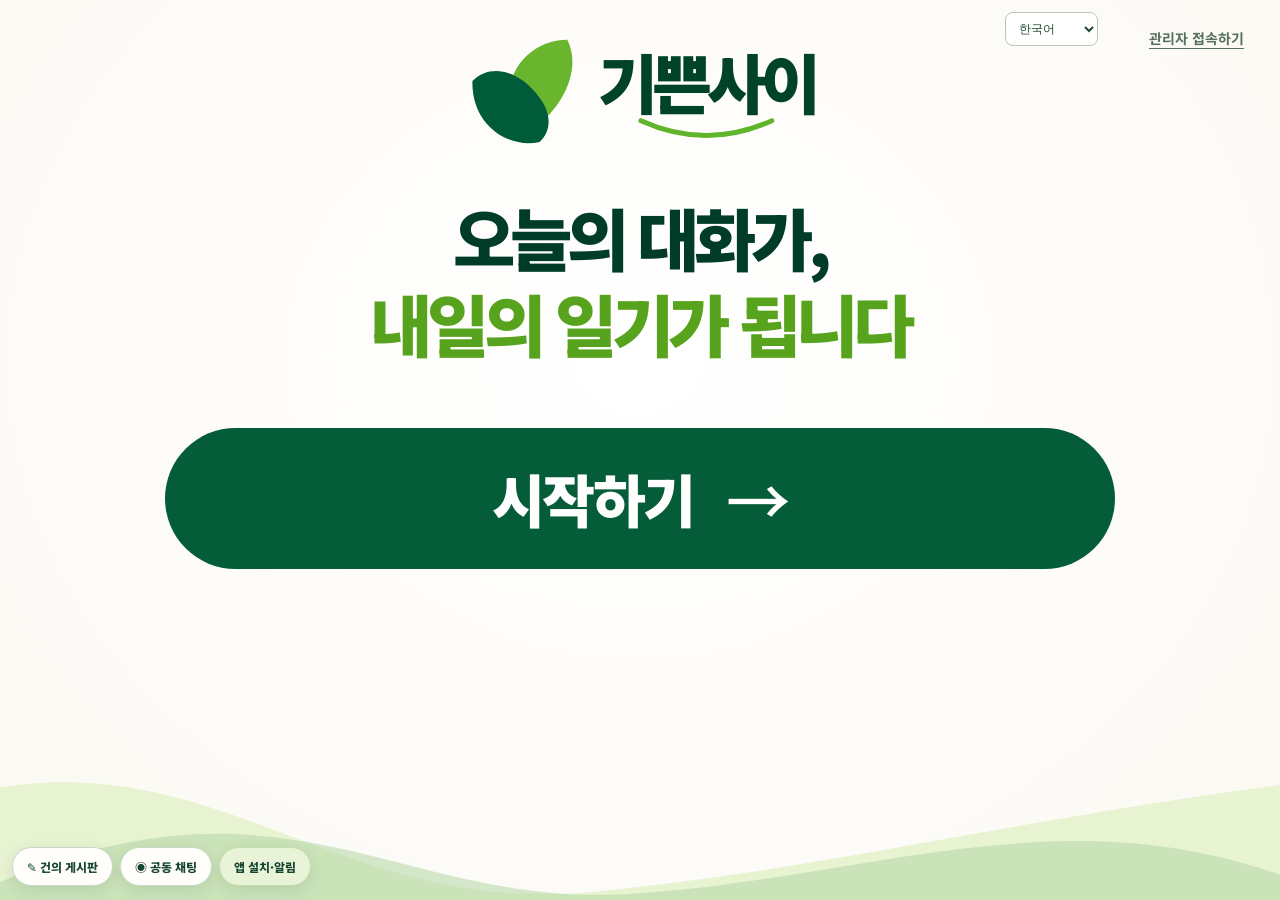
==== index.html @ 8890be44 "Bust browser cache for clipboard fixes and removed GPT link" ====
<!doctype html>
<html lang="ko">
<head>
  <meta charset="utf-8">
  <script>
    // Fallback during GitHub Pages' HTTPS-enforcement configuration.
    // Never show HTTP content when a valid HTTPS page is available.
    if (location.protocol === 'http:' && location.hostname === 'reverse-age-journal.suaveforge.com') {
      location.replace('https://' + location.host + location.pathname + location.search + location.hash);
    }
  </script>
  <meta name="viewport" content="width=device-width, initial-scale=1, viewport-fit=cover">
  <meta name="theme-color" content="#fdfbf7">
  <meta name="apple-mobile-web-app-capable" content="yes">
  <meta name="apple-mobile-web-app-title" content="기쁜사이">
  <link rel="manifest" href="./manifest.webmanifest">
  <meta name="description" content="전화로 나눈 하루를 가족의 일기로 남깁니다.">
  <title>Reverse Age Journal | 기쁜사이</title>
  <link rel="stylesheet" href="./styles.cycle07.css?v=20261101-unified05">
  <link rel="stylesheet" href="./dev-community.css?v=20261120-clipboard-02">
  <script defer src="./config.js?v=cycle-20261101-05"></script>
  <script defer src="./app.cycle07.js"></script>
  <script defer src="./pilot.cycle07.js?v=20261103-retell-v3-01"></script>
  <script defer src="./operations.cycle07.js?v=20261101-unified03"></script>
  <script defer src="./family-demo.cycle07.js?v=20261104-sms-direct02"></script>
  <script defer src="./receiver-bridge.js?v=20261103-home-sip01"></script>
  <script defer src="./raj-localizehub.js?v=20261120-p49-01"></script>
  <script defer src="./dev-community.js?v=20261120-clipboard-02"></script>
  <script defer src="./raj-app-setup.js?v=20261120-01"></script>
<style id="raj-locked-opening" data-version="20261101-brand-lock02">
/* LOCK: approved opening; scoped to opening only; unaffected by stale CSS asset caches. */
.page.family-opening-mode{min-height:100svh;background:#fdfbf7!important}
.page.family-opening-mode .site-header{
 position:absolute!important;z-index:5;top:0;right:0;left:0;width:100%;max-width:none;
 display:flex;justify-content:flex-end;padding:16px 25px!important;
 background:transparent!important;border:0!important;
}
.page.family-opening-mode .wordmark,.page.family-opening-mode .hero{display:none!important}
.page.family-opening-mode .header-actions{display:none!important}
.page.family-opening-mode .admin-entry{
 background:transparent!important;border:0!important;border-radius:0!important;
 text-decoration:underline;text-underline-offset:4px;color:#57705e!important;
 font-weight:700;font-size:14px;min-height:0;
}
.page.family-opening-mode .main{max-width:none!important;width:100%;padding:0!important}
.page.family-opening-mode #family-journey{
 display:block;width:100%;max-width:none!important;margin:0!important;padding:0!important
}
.page.family-opening-mode .family-shell,.page.family-opening-mode .family-body{
 display:block!important;width:100%;max-width:none!important;margin:0!important;padding:0!important
}
.page.family-opening-mode .family-opening{
 position:relative!important;isolation:isolate;overflow:hidden;
 min-height:100svh!important;display:flex!important;align-items:center;
 justify-content:flex-start;flex-direction:column;
 padding:clamp(32px,4vh,55px) 15px clamp(115px,14vh,160px)!important;
 background:radial-gradient(ellipse at 50% 40%,#fff 0%,#fdfbf7 68%,#faf8f0 100%);
}
.page.family-opening-mode .family-opening-center{
 position:relative;z-index:1;display:flex!important;flex-direction:column;
 align-items:center;width:100%;max-width:1450px;
}
.page.family-opening-mode .family-opening-brand{text-decoration:none!important;color:inherit!important;
 display:flex!important;align-items:center!important;justify-content:center;gap:18px;
}
.page.family-opening-mode .family-opening-leaf{
 display:block!important;width:clamp(75px,9vw,125px)!important;
 height:auto!important;max-width:125px;flex:none;
}
.page.family-opening-mode .family-opening-brand-name{
 display:flex!important;flex-direction:column;align-items:center;
 color:#004329;font-size:clamp(49px,5.1vw,80px)!important;
 font-weight:900;line-height:1.06;letter-spacing:-.09em;white-space:nowrap;
}
.page.family-opening-mode .family-opening-smile{
 display:block!important;width:65%!important;height:24px!important;margin-top:0;
}
.page.family-opening-mode .family-opening-heading{
 display:flex!important;flex-direction:column;align-items:center;gap:0;
 text-align:center;line-height:1.26;font-size:clamp(36px,5.3vw,88px)!important;
 font-weight:900;letter-spacing:-.075em;
 margin:clamp(40px,5vh,60px) 0 clamp(38px,7vh,85px)!important
}
.page.family-opening-mode .family-opening-heading span{
 display:block!important;color:#003c28;white-space:nowrap;
}
.page.family-opening-mode .family-opening-heading .family-opening-second{color:#57a31d}
.page.family-opening-mode .family-opening .family-button{
 display:flex!important;align-items:center;justify-content:center;
 gap:clamp(16px,2.5vw,40px);width:min(950px,80vw)!important;
 max-width:none!important;min-height:clamp(90px,11vw,180px)!important;
 font-size:clamp(32px,4.5vw,76px)!important;font-weight:900;
 letter-spacing:-.045em;border-radius:999px!important;border:0!important;
 background:#055c38!important;color:white!important;padding:15px 35px!important;
 margin:0!important;text-align:center;
}
.page.family-opening-mode .family-start-arrow{display:inline-block;font-size:1.1em;font-weight:500}
.page.family-opening-mode .family-opening-waves{
 position:absolute!important;left:0;bottom:0;z-index:0;pointer-events:none;
 display:block!important;width:100%!important;height:clamp(78px,16vh,160px)!important;
}
.page.family-opening-mode .release-version{display:none!important}
@media(max-width:700px){
 .page.family-opening-mode .site-header{padding:8px 12px!important;min-height:0!important}
 .page.family-opening-mode .admin-entry{font-size:12px!important}
 .page.family-opening-mode .family-opening{
  justify-content:center!important;padding:65px 10px 115px!important
 }
 .page.family-opening-mode .family-opening-brand{gap:8px}
 .page.family-opening-mode .family-opening-leaf{
  width:clamp(55px,16vw,85px)!important;max-width:85px
 }
 .page.family-opening-mode .family-opening-brand-name{font-size:clamp(39px,9.5vw,58px)!important}
 .page.family-opening-mode .family-opening-smile{height:17px!important}
 .page.family-opening-mode .family-opening-heading{
  font-size:clamp(24px,7.05vw,48px)!important;line-height:1.38;
  margin:clamp(36px,7vh,68px) 0 clamp(38px,8vh,68px)!important
 }
 .page.family-opening-mode .family-opening .family-button{
  width:min(100%,calc(100vw - 44px))!important;
  min-height:90px!important;font-size:clamp(31px,9vw,44px)!important
 }
 .page.family-opening-mode .family-opening-waves{height:93px!important}
}
</style>
</head>
<body>
  <div class="page family-mode">
    <header class="site-header">
      <a class="wordmark" href="./" aria-label="Reverse Age Journal 홈">
        <strong>기쁜사이</strong>
        <span hidden>Reverse Age Journal</span>
      </a>
      <div class="header-actions" hidden aria-hidden="true">
        <nav class="view-nav" aria-label="사용자 화면">
          <button type="button" class="nav-item active" data-view="family" aria-current="page">가족</button>
          <button type="button" class="nav-item" data-view="operator">상담사</button>
        </nav>
        <button type="button" id="auth-button" class="login-button">로그인</button>
      </div>
      <button type="button" id="admin-entry" class="admin-entry">관리자 접속하기</button>
    </header>

    <main class="main">
      <div id="readiness" class="readiness" role="status" hidden></div>
      <section id="family-journey" class="family-journey" aria-label="가족 이용 체험"></section>
      <section class="hero" aria-labelledby="hero-title" hidden aria-hidden="true">
        <h1 id="hero-title">전화로 나눈 하루,<br><span>일기로 남깁니다.</span></h1>
        <p class="hero-subtitle">어르신은 전화로 이야기하고, 가족은 일기로 읽습니다.</p>
        <div class="hero-actions">
          <button type="button" id="start-button" class="big-button primary">
            <span>가족 등록하기</span>
            <span class="button-arrow" aria-hidden="true">↗</span>
          </button>
          <button type="button" id="reserve-button" class="big-button outline">
            <span>통화 일정 잡기</span>
            <span class="button-arrow" aria-hidden="true">↗</span>
          </button>
        </div>
      </section>



      <section id="counselor-pilot" class="pilot-section" hidden aria-labelledby="pilot-section-title">
        <div class="pilot-section-head">
          <h2 id="pilot-section-title">상담사</h2>
          
        </div>
        <div id="pilot-login" class="pilot-login">
          <label for="pilot-access">상담사 코드</label>
          <div class="pilot-access-row">
            <input id="pilot-access" type="password" autocomplete="off" placeholder="상담사 코드 입력" maxlength="512">
            <button type="button" id="pilot-verify" class="big-button primary">접속하기</button>
          </div>
        </div>
        <section id="pilot-management" class="pilot-management" hidden aria-labelledby="pilot-management-title">
          <div class="ops-section-top">
            <h3 id="pilot-management-title">어르신</h3>
            <button type="button" id="ops-new-person" class="ops-large-outline">+ 어르신 추가</button>
          </div>
          <nav class="ops-tabs" aria-label="관리 메뉴">
            <button type="button" data-ops-tab="info" class="active" aria-current="page">내 정보</button>
            <button type="button" data-ops-tab="call">통화</button>
            <button type="button" data-ops-tab="tickets">이용권</button>
            <button type="button" data-ops-tab="record">기록</button>
          </nav>
          <div class="pilot-management-card" id="ops-create-panel" data-ops-panel="info" hidden>
            <div class="pilot-form-grid">
              <label>어르신 이름<input id="ops-name" maxlength="60" placeholder="어르신 이름" autocomplete="off"></label>
              <label>전화번호<input id="ops-phone" type="tel" placeholder="010-0000-0000" autocomplete="off"></label>
              <label>가족 연락처<input id="ops-family-phone" type="tel" placeholder="010-0000-0000" autocomplete="off"></label>
            </div>
            <label class="pilot-checkline"><input id="ops-consent" type="checkbox"><span>AI 통화·녹음·기록 동의</span></label>
            <label class="pilot-checkline"><input id="ops-family-consent" type="checkbox"><span>가족 알림 동의</span></label>
            <label class="pilot-checkline"><input id="ops-recurring-consent" type="checkbox"><span>자동 재통화·예약전화 동의</span></label>
            <button id="ops-add" class="big-button outline" type="button">어르신 등록 <span aria-hidden="true">+</span></button>
          </div>
          <div class="pilot-management-card ops-main-card" id="ops-subject-panel" data-ops-panel="info">
            <label for="pilot-subject-select" class="pilot-big-label">어르신 선택</label>
            <select id="pilot-subject-select"><option value="">어르신을 선택하세요</option></select>
            <p id="ops-consent-status" class="ops-consent-status" hidden></p>
            <a id="ops-consent-dial" class="ops-dial-action" hidden>어르신께 전화하기</a>
            <button id="ops-confirm-consent" class="ops-dial-action" type="button" hidden>통화 동의 확인</button>
            <div class="ops-credit-row"><strong id="ops-credit">잔여 회기 —</strong>
              <button id="ops-trial" type="button" class="pilot-text-action">체험 3회 충전</button></div>
          </div>
          <details id="ops-profile-details" class="ops-profile-details" hidden><summary>정보·규칙 수정</summary><div class="pilot-management-card ops-profile-card" id="ops-profile-panel" data-ops-panel="info" hidden>
            <div class="ops-profile-grid">
              <label>이름<input id="ops-edit-name" autocomplete="off" maxlength="60"></label>
              <label>전화번호<input id="ops-edit-phone" type="tel" autocomplete="off"></label>
              <label>가족 연락처<input id="ops-edit-family" type="tel" autocomplete="off"></label>
            </div>
            <div class="ops-rule-grid">
              <label>통화 간격<select id="ops-followup-days">
                <option value="1">1일</option><option value="2">2일</option><option value="3">3일</option>
                <option value="5">5일</option><option value="7">7일</option><option value="14">14일</option>
              </select></label>
              <label>재시도<select id="ops-retry-limit">
                <option value="1">1회</option><option value="2">2회</option><option value="3">3회</option>
              </select></label>
              <label>통화 시간<select id="ops-preferred-hour">
                <option value="0">오전 0시</option><option value="1">오전 1시</option>
                <option value="2">오전 2시</option><option value="3">오전 3시</option>
                <option value="4">오전 4시</option><option value="5">오전 5시</option>
                <option value="6">오전 6시</option><option value="7">오전 7시</option>
                <option value="8">오전 8시</option><option value="9">오전 9시</option>
                <option value="10">오전 10시</option><option value="11">오전 11시</option>
                <option value="12">오후 12시</option><option value="13">오후 1시</option>
                <option value="14">오후 2시</option><option value="15">오후 3시</option>
                <option value="16">오후 4시</option><option value="17">오후 5시</option>
                <option value="18">오후 6시</option><option value="19">오후 7시</option>
                <option value="20">오후 8시</option><option value="21">오후 9시</option>
                <option value="22">오후 10시</option><option value="23">오후 11시</option>
              </select></label>
            </div>
            <div class="ops-consent-grid">
              <label><input id="ops-edit-consent" type="checkbox"> 통화 동의</label>
              <label><input id="ops-edit-recurring" type="checkbox"> 자동 재통화</label>
              <label><input id="ops-edit-family-consent" type="checkbox"> 가족 알림</label>
            </div>
            <button id="ops-save-profile" type="button" class="big-button primary ops-full-button">
              <span>저장</span><span aria-hidden="true">✓</span>
            </button>
          </div>
          </details>
          <div class="pilot-management-card" data-ops-panel="call">
            <div id="ops-call-context" hidden>
              <h4 id="ops-stage">첫 통화</h4>
              <p id="ops-script"></p><p id="ops-previous"></p>
            </div>
            <button id="ops-web-ring" class="big-button primary ops-full-button" type="button" disabled>어르신께 웹전화 걸기</button>
            <p id="ops-web-ring-status" class="ops-consent-status" aria-live="polite">어르신의 웹 수신 기기 연결을 확인합니다.</p>
            <button id="ops-web-ring-refresh" type="button" class="pilot-text-action">수신 상태 확인</button>
            <h4>통화 예약</h4>
            <div class="pilot-access-row">
              <input type="datetime-local" id="ops-date">
              <button id="ops-book" type="button" class="big-button primary">예약하기</button>
            </div>
            
            <div id="ops-appointments"></div>
          </div>
          <div class="pilot-management-card" data-ops-panel="tickets">
            <h4>이용권</h4>
            <div id="ops-ticket-history" class="ops-ticket-history"></div>
            <p id="ops-payhub-status" class="pilot-warning" hidden></p>
            <div class="pilot-form-grid" data-payhub-action hidden>
              <label>이용권 종류<select id="ops-pay-package"><option value="FIVE">5회권</option><option value="TEN">10회권</option></select></label>
              <label>판매 가격 (원)<input id="ops-pay-price" type="number" min="100" max="10000000" step="100" placeholder="확정된 금액 입력"></label>
              <label>상품 상태<select id="ops-pay-active"><option value="false">비공개</option><option value="true">판매 가능</option></select></label>
            </div>
            <div class="pilot-secondary-actions" data-payhub-action hidden>
              <button id="ops-pay-save" type="button">상품 저장</button>
              <button id="ops-pay-checkout" type="button" disabled>결제 링크 생성</button>
            </div>
            <textarea id="ops-pay-link" rows="2" readonly hidden aria-label="결제 링크"></textarea>
            <button id="ops-pay-copy" type="button" class="pilot-text-action" hidden>결제 링크 복사</button>
          </div>
          <div class="pilot-management-card" data-ops-panel="record">
            <h4>가족 보고서</h4>
            <div class="pilot-access-row">
              <input type="month" id="ops-report-month">
              <button id="ops-report" type="button" class="big-button outline">보고서 만들기</button>
            </div>
            <textarea id="ops-report-output" readonly rows="7" hidden></textarea>
            <button id="ops-report-copy" type="button" class="pilot-text-action" hidden>보고서 복사</button>
          </div>
          <div class="pilot-management-card" id="ops-outbox-panel" data-ops-panel="record">
            <h4>가족 알림</h4>
            
            <div id="ops-outbox" class="ops-outbox"></div>
            <button id="ops-refresh" type="button" class="pilot-text-action">현황 새로고침</button>
          </div>
        </section>
        <div id="pilot-call-panel" hidden>
          <label class="pilot-checkline">
            <input id="pilot-consent" type="checkbox">
            <span>AI 대화·녹음 및 기록 동의</span>
          </label>
          <div class="pilot-call-actions">
            <button id="pilot-start" class="big-button outline" type="button">이 기기에서 AI 통화 테스트 <span aria-hidden="true">↗</span></button>
            <button id="pilot-stop" class="big-button danger" type="button" disabled>통화 종료</button>
          </div>
          <button id="pilot-unmute" class="pilot-unmute" type="button" hidden>소리 켜기</button>
          <p class="pilot-warning pilot-cost-warning">실제 통화 비용이 발생할 수 있습니다.</p>
          <p id="pilot-call-id" class="pilot-id"></p>
        </div>
        <div id="pilot-status" class="pilot-status" aria-live="polite"></div>
        <section id="pilot-results" class="pilot-results" hidden>
          <div class="pilot-heading">
            <h3>대화 기록</h3>
            <div class="pilot-mini-stats"><span id="pilot-event">수집 중</span><span id="pilot-transcript-count">0개 발화</span><span id="pilot-voice">녹음 대기</span></div>
          </div>
          <div id="pilot-transcript" class="pilot-transcript"><p class="pilot-empty">대화 전문 수신 대기 중</p></div>
          <div class="pilot-secondary-actions">
            <button id="pilot-check" type="button">결과 확인</button>
            <button id="pilot-sync" type="button">다시 수집</button>
            <button id="pilot-audio-button" type="button">녹음 듣기</button>
          </div>
          <audio id="pilot-audio" controls preload="none" hidden></audio>
          <button id="pilot-draft" type="button" class="big-button primary pilot-draft-button">일기 만들기 <span aria-hidden="true">↗</span></button>
        </section>
        <section id="pilot-draft-panel" class="pilot-draft-panel" hidden>
          <h3>일기 검토</h3>
          <p id="pilot-draft-source" class="pilot-draft-source"></p>
          <label for="pilot-title">일기 제목</label>
          <input type="text" id="pilot-title" maxlength="120">
          <label for="pilot-body">일기 내용</label>
          <textarea id="pilot-body" rows="9" maxlength="20000"></textarea>
          <label class="pilot-checkline">
            <input id="pilot-save-consent" type="checkbox">
            <span>수정한 일기를 이 서비스에 14일간 저장하는 데 동의받았습니다.</span>
          </label>
          <button id="pilot-save" class="big-button primary" type="button">일기 저장하기 <span aria-hidden="true">↗</span></button>
        </section>
        <section id="pilot-saved" class="pilot-saved" hidden>
          <div class="pilot-heading">
            <h3>저장한 일기</h3>
            <button id="pilot-refresh-diaries" type="button" class="pilot-text-action">새로고침</button>
          </div>
          <div id="pilot-diaries" class="pilot-diaries">연결 후 확인할 수 있습니다.</div>
          <button id="pilot-delete" type="button" class="pilot-delete-button" hidden>현재 통화 자료 삭제</button>
        </section>
      </section>

      <section class="workspace" id="workspace" hidden aria-hidden="true" aria-labelledby="workspace-title">
        <div class="section-heading">
          <h2 id="workspace-title">우리 가족의 기록</h2>
          <div class="family-selector">
            <label id="recipient-label" for="recipient-select">가족 선택</label>
            <select id="recipient-select" aria-labelledby="recipient-label">
              <option value="">등록된 가족 없음</option>
            </select>
          </div>
        </div>

        <div id="family-view">
          <div class="summary" aria-label="이용 현황">
            <div class="stat">
              <span class="stat-name">남은 통화</span>
              <strong id="balance-value" class="stat-number">—</strong>
            </div>
            <div class="stat">
              <span class="stat-name">다음 통화</span>
              <strong id="next-call" class="stat-number stat-date">예약 없음</strong>
            </div>
            <div class="stat">
              <span class="stat-name">쌓인 일기</span>
              <strong id="diary-count" class="stat-number">—</strong>
            </div>
          </div>

          <div class="content-grid">
            <section class="content-card" aria-labelledby="schedule-title">
              <div class="card-top"><h3 id="schedule-title">통화 일정</h3><span class="top-rule" aria-hidden="true"></span></div>
              <div id="schedule-list" class="empty-state">예정된 통화가 없습니다.</div>
            </section>
            <section class="content-card" aria-labelledby="diary-title">
              <div class="card-top"><h3 id="diary-title">우리의 일기</h3><span class="top-rule" aria-hidden="true"></span></div>
              <div id="diary-list" class="empty-state">아직 남겨진 일기가 없습니다.</div>
            </section>
          </div>

          <section class="package-panel" aria-labelledby="package-title">
            <h3 id="package-title">이용권</h3>
            <div id="packages" class="package-actions"><span class="tag-not-ready">상품 준비 중</span></div>
          </section>
        </div>

        <div id="operator-view" hidden>
          <div class="operator-top">
            <div class="operator-summary">
              <div class="stat"><span class="stat-name">등록 이용자</span><strong id="operator-users" class="stat-number">—</strong></div>
              <div class="stat"><span class="stat-name">예정된 통화</span><strong id="operator-upcoming" class="stat-number">—</strong></div>
            </div>
            <button type="button" id="new-package-button" class="big-button primary operator-action">
              <span>이용권 등록</span><span class="button-arrow" aria-hidden="true">+</span>
            </button>
          </div>
          <section class="content-card operator-card" aria-labelledby="operator-title">
            <div class="card-top"><h3 id="operator-title">이용자</h3><span class="top-rule" aria-hidden="true"></span></div>
            <div id="operator-list" class="empty-state">상담사 로그인 후 확인할 수 있습니다.</div>
          </section>
        </div>
      </section>
    </main>
    <p class="release-version">Updated 2026.11.01 · Web Receiver 07</p>
  </div>

  <dialog id="modal" aria-labelledby="modal-title">
    <form id="modal-form" method="dialog" novalidate>
      <div class="dialog-head">
        <h2 id="modal-title">등록하기</h2>
        <button id="modal-close" class="close-button" type="button" aria-label="닫기">×</button>
      </div>
      <div id="modal-fields"></div>
      <p id="modal-error" class="form-error" role="alert" hidden></p>
      <div class="dialog-actions">
        <button id="modal-cancel" type="button" class="button-light">취소</button>
        <button id="modal-save" type="submit" class="button-save">저장하기</button>
      </div>
    </form>
  </dialog>
</body>
</html>
---- styles.cycle07.css ----
@import url('https://fonts.googleapis.com/css2?family=DM+Sans:wght@400;500;600;700&family=Noto+Sans+KR:wght@400;500;600;700;800&display=swap');

:root {
  color-scheme: light;
  --ink: #193b32;
  --body: #20382f;
  --soft: #60736a;
  --line: #dbe4da;
  --paper: #f6f6f1;
  --white: #fff;
  --green: #174a3b;
  --accent: #e3eee3;
  font-family: 'Noto Sans KR','DM Sans',system-ui,sans-serif;
  font-synthesis: none;
  color: var(--body);
  background: var(--paper);
  -webkit-font-smoothing: antialiased;
}
* { box-sizing: border-box; }
body { margin: 0; min-width: 320px; }
button,select,input { font: inherit; }
button { cursor: pointer; }
button:disabled { cursor: not-allowed; opacity: .55; }
a { color: inherit; text-decoration: none; }
[hidden] { display: none !important; }
:focus-visible { outline: 3px solid #83ad91; outline-offset: 4px; }
.page { min-height: 100vh; }
.site-header, .main, .site-footer { max-width: 1320px; margin: 0 auto; }
.site-header {
  padding: 30px clamp(24px,5vw,72px);
  display: flex;
  align-items: center;
  justify-content: space-between;
  gap: 28px;
  border-bottom: 1px solid var(--line);
}
.wordmark { display: flex; flex-direction: column; gap: 3px; white-space: nowrap; }
.wordmark strong { font-size: 25px; letter-spacing: -.075em; font-weight: 800; line-height: 1.2; }
.wordmark span { color: var(--soft); font-family: 'DM Sans',sans-serif; font-size: 13px; font-weight: 600; letter-spacing: .01em; }
.header-actions { display: flex; align-items: center; gap: 25px; }
.view-nav {
  display: flex; gap: 4px; padding: 5px;
  border: 1px solid var(--line); border-radius: 999px;
  background: rgba(255,255,255,.75);
}
.nav-item { border: 0; border-radius: 999px; background: transparent; color: var(--soft); min-width: 87px; height: 49px; padding: 0 16px; font-weight: 700; font-size: 16px; }
.nav-item.active { background: var(--ink); color: #fff; }
.login-button {
  height: 59px; padding: 0 29px; border-radius: 999px;
  border: 2px solid var(--green); color: var(--green);
  background: transparent; font-size: 17px; font-weight: 800;
}
.login-button:hover, .big-button.outline:hover { background: #e8f0e7; }
.main { padding: 0 clamp(24px,5vw,72px); }
.readiness {
  margin-top: 24px; padding: 14px 18px;
  border-left: 4px solid #658b72; border-radius: 7px;
  font-size: 16px; font-weight: 600; background: #e8efe5; color: var(--green);
}
.hero { padding: clamp(76px,9vw,128px) 0 100px; border-bottom: 1px solid var(--line); }
.page:not(.logged-in) .hero { min-height: min(725px,calc(100svh - 108px)); display: flex; flex-direction: column; justify-content: center; }
.hero-label { margin: 0 0 26px; font-size: 17px; color: #5b7565; font-weight: 800; letter-spacing: -.035em; }
.hero h1 {
  font-size: clamp(45px,6vw,82px);
  line-height: 1.3; font-weight: 800; letter-spacing: -.08em; word-break: keep-all;
  margin: 0; color: #1a342d;
}
.hero h1 span { color: #527e64; }
.hero-subtitle { margin: 27px 0 45px; font-size: clamp(19px,2.05vw,23px); font-weight: 500; color: #617269; letter-spacing: -.055em; word-break: keep-all; }
.hero-actions { display: grid; grid-template-columns: repeat(2,minmax(0,330px)); gap: 17px; }
.big-button {
  display: flex; align-items: center; justify-content: space-between;
  gap: 14px; min-height: 91px; padding: 23px 29px; border-radius: 17px;
  text-align: left; font-size: clamp(19px,2vw,24px); font-weight: 800; letter-spacing: -.055em;
  transition: background-color .15s ease, transform .15s ease;
}
.big-button:hover { transform: translateY(-2px); }
.big-button.primary { color: #fff; background: var(--green); border: 2px solid var(--green); }
.big-button.primary:hover { background: #0f3b2e; }
.big-button.outline { color: var(--green); background: #fbfcf9; border: 2px solid #a9bbad; }
.button-arrow { font: 400 32px/1 'DM Sans',sans-serif; flex: none; }
.workspace { padding: 76px 0 98px; }
.section-heading { display: flex; align-items: end; justify-content: space-between; flex-wrap: wrap; gap: 25px; margin-bottom: 29px; }
.section-heading h2 { font-size: clamp(27px,3vw,38px); font-weight: 800; line-height: 1.35; letter-spacing: -.07em; margin: 0; color: var(--ink); }
.family-selector { display: flex; gap: 15px; align-items: center; }
.family-selector label { font-size: 16px; color: var(--soft); font-weight: 600; }
.family-selector select { border: 1px solid #bdcfc0; background: white; border-radius: 12px; min-height: 58px; padding: 10px 39px 10px 18px; font-size: 17px; font-weight: 700; color: var(--ink); max-width: 250px; }
.summary { display: grid; grid-template-columns: repeat(3,1fr); gap: 15px; }
.stat { background: white; border: 1px solid var(--line); border-radius: 19px; padding: 29px 30px 31px; min-height: 164px; display: flex; flex-direction: column; justify-content: space-between; gap: 16px; }
.stat:first-child { background: var(--green); border-color: var(--green); }
.stat-name { color: #647a6c; font-size: 18px; font-weight: 700; letter-spacing: -.045em; }
.stat:first-child .stat-name { color: #d2e6d5; }
.stat-number { display: block; color: var(--ink); font-size: clamp(34px,3.6vw,49px); line-height: 1.2; letter-spacing: -.065em; font-weight: 800; word-break: keep-all; }
.stat:first-child .stat-number { color: white; }
.stat-date { font-size: clamp(22px,2.6vw,32px); }
.content-grid { display: grid; grid-template-columns: 1fr 1fr; gap: 17px; margin-top: 19px; }
.content-card { background: white; padding: 32px; min-width: 0; border: 1px solid var(--line); border-radius: 20px; }
.card-top { display: flex; align-items: center; gap: 20px; }
.card-top h3 { margin: 0; font-size: 25px; font-weight: 800; letter-spacing: -.065em; white-space: nowrap; color: var(--ink); }
.top-rule { height: 1px; background: #e1e9df; flex: 1; }
.empty-state { min-height: 152px; display: flex; align-items: center; justify-content: center; color: #708178; text-align: center; font-size: 18px; font-weight: 600; line-height: 1.55; }
.empty-state > p { margin: 0; }
.entry-list { margin-top: 14px; min-height: 125px; }
.entry { display: flex; justify-content: space-between; align-items: center; gap: 22px; border-bottom: 1px solid var(--line); padding: 21px 0; }
.entry:last-child { border: 0; }
.entry strong { display: block; color: var(--ink); font-size: 19px; font-weight: 800; }
.entry small { display: block; margin-top: 6px; color: var(--soft); font-size: 14px; }
.entry .state { color: #487459; font-weight: 700; font-size: 15px; white-space: nowrap; }
.package-panel { margin-top: 19px; padding: 30px 33px; background: var(--accent); border-radius: 19px; display: flex; align-items: center; justify-content: space-between; gap: 24px; }
.package-panel h3 { margin: 0; color: var(--ink); font-size: 25px; font-weight: 800; letter-spacing: -.06em; }
.package-actions { display: flex; gap: 12px; flex-wrap: wrap; justify-content: flex-end; }
.tag-not-ready { font-size: 17px; color: #657b69; font-weight: 600; }
.package-buy { border: 1px solid #91b29a; background: white; border-radius: 13px; padding: 17px 22px; text-align: left; min-height: 79px; }
.package-buy:hover { background: #f3fbf2; }
.package-buy strong { display: block; font-size: 18px; color: var(--green); font-weight: 800; }
.package-buy small { display: block; margin-top: 4px; font-size: 15px; color: var(--soft); }
.operator-top { display: grid; grid-template-columns: 1fr minmax(260px,320px); gap: 17px; margin-bottom: 19px; }
.operator-summary { display: grid; grid-template-columns: repeat(2,1fr); gap: 15px; }
.operator-summary .stat:first-child { background: white; border-color: var(--line); }
.operator-summary .stat:first-child .stat-name { color: #647a6c; }
.operator-summary .stat:first-child .stat-number { color: var(--ink); }
.operator-action { align-self: stretch; }
.operator-card .empty-state { min-height: 190px; }
.site-footer { padding: 25px clamp(24px,5vw,72px) 48px; border-top: 1px solid var(--line); color: var(--soft); font-size: 14px; font-weight: 700; }
.site-footer span { margin-left: 12px; font: 600 12px 'DM Sans',sans-serif; }
dialog { width: min(94vw,530px); max-height: 86vh; border: 1px solid var(--line); border-radius: 24px; padding: 35px; box-shadow: 0 22px 90px #192f244d; color: var(--ink); }
dialog::backdrop { background: #10271fb5; }
.dialog-head { display: flex; align-items: center; justify-content: space-between; gap: 15px; }
.dialog-head h2 { margin: 0; font-size: 31px; font-weight: 800; letter-spacing: -.07em; }
.close-button { width: 50px; height: 50px; border: 0; border-radius: 50%; background: #edf2ea; color: var(--ink); font-size: 32px; font-weight: 400; line-height: 1; }
.form-field { display: block; margin-top: 25px; }
.form-field > span { display: block; margin-bottom: 11px; font-size: 18px; font-weight: 700; }
.form-field input { width: 100%; min-height: 64px; border: 1px solid #bdcfc0; border-radius: 12px; padding: 12px 17px; color: var(--ink); font-size: 20px; }
.form-checkbox { display: flex; align-items: center; gap: 12px; margin-top: 25px; font-size: 17px; }
.form-checkbox input { width: 22px; height: 22px; }
.form-error { color: #ac3834; font-size: 17px; }
.dialog-actions { display: flex; gap: 12px; margin-top: 32px; }
.dialog-actions button { min-height: 65px; flex: 1; border-radius: 12px; font-size: 19px; font-weight: 800; }
.button-light { color: var(--green); background: #edf2ea; border: 1px solid #d6e1d5; }
.button-save { color: white; background: var(--green); border: 1px solid var(--green); }
@media (max-width: 900px) {
  .hero { padding: 85px 0 72px; }
  .operator-top { grid-template-columns: 1fr; }
  .operator-action { min-height: 86px; }
}
@media (max-width: 680px) {
  .site-header { padding: 21px 20px; gap: 18px; flex-wrap: wrap; }
  .wordmark strong { font-size: 21px; }
  .wordmark span { font-size: 11px; }
  .header-actions { gap: 12px; flex-wrap: wrap; margin-left: auto; }
  .view-nav { padding: 3px; gap: 2px; }
  .nav-item { min-width: 59px; height: 45px; font-size: 14px; padding: 0 10px; }
  .login-button { height: 50px; padding: 0 18px; font-size: 15px; }
  .main { padding: 0 22px; }
  .hero { padding: 75px 0 67px; }
  .hero-label { font-size: 15px; margin-bottom: 21px; }
  .hero h1 { font-size: clamp(37px,8.4vw,54px); line-height: 1.35; }
  .hero-subtitle { font-size: 18px; line-height: 1.7; margin: 25px 0 33px; }
  .hero-actions { grid-template-columns: 1fr; gap: 13px; }
  .big-button { min-height: 84px; font-size: 22px; }
  .workspace { padding: 60px 0 76px; }
  .section-heading { align-items: start; }
  .family-selector { width: 100%; justify-content: space-between; }
  .family-selector select { max-width: 70%; min-height: 60px; }
  .summary { grid-template-columns: repeat(2,1fr); gap: 11px; }
  .summary .stat:first-child { grid-column: 1 / -1; }
  .stat { padding: 23px; min-height: 140px; }
  .stat-name { font-size: 16px; }
  .stat-number { font-size: 40px; }
  .stat-date { font-size: 20px; }
  .content-grid { grid-template-columns: 1fr; gap: 13px; margin-top: 13px; }
  .content-card { padding: 25px; }
  .card-top h3,.package-panel h3 { font-size: 23px; }
  .empty-state { font-size: 17px; min-height: 145px; }
  .package-panel { margin-top: 13px; padding: 26px; align-items: stretch; flex-direction: column; }
  .package-actions { justify-content: flex-start; }
  .package-buy { flex: 1; min-width: 160px; }
  .operator-top { gap: 13px; }
  .operator-summary { gap: 11px; }
  .operator-summary .stat:first-child { grid-column: auto; }
  .operator-summary .stat { min-height: 130px; }
  .site-footer { padding: 22px 22px 34px; }
  dialog { padding: 25px; }
  .dialog-head h2 { font-size: 25px; }
}
@media (max-width: 395px) {
  .site-header { gap: 13px; }
  .header-actions { margin-left: 0; width: 100%; justify-content: space-between; }
  .hero h1 { font-size: 35px; }
  .stat-date { font-size: 19px; }
}
@media (prefers-reduced-motion: reduce) {
  .big-button { transition: none; }
  .big-button:hover { transform: none; }
}

/* Operator's one-cycle Retell Evidence trial; keep controls large and uncluttered. */
.pilot-section {padding:64px 0 95px;border-bottom:1px solid var(--line);max-width:970px;}
.pilot-section-head {display:flex;justify-content:space-between;align-items:end;gap:18px;margin-bottom:28px;}
.pilot-section-head h2{margin:0;font-size:clamp(29px,3.2vw,43px);font-weight:800;letter-spacing:-.07em;}
.pilot-section-head p{margin:0;color:var(--soft);font-size:16px;font-weight:600;}
.pilot-login{padding:28px 30px;border-radius:18px;background:#fff;border:1px solid var(--line);}
.pilot-login>label,.pilot-draft-panel>label:not(.pilot-checkline){display:block;font-size:19px;font-weight:750;margin-bottom:12px;}
.pilot-access-row{display:grid;grid-template-columns:1fr 220px;gap:12px;}
.pilot-access-row input,.pilot-draft-panel input,.pilot-draft-panel textarea{border:1px solid #a8bcab;border-radius:13px;padding:18px;font-size:19px;min-width:0;width:100%;background:#fff;color:var(--body);}
.pilot-access-row .big-button{justify-content:center;min-height:71px;padding:16px;font-size:20px;}
.pilot-checkline{display:flex;align-items:flex-start;gap:15px;font-size:18px;font-weight:650;line-height:1.6;margin:20px 0;word-break:keep-all;}
.pilot-checkline input{width:25px;height:25px;flex:none;accent-color:var(--green);margin:4px 0 0;}
.pilot-call-actions{display:grid;grid-template-columns:1fr 1fr;gap:13px;margin:20px 0;}
.pilot-call-actions .big-button{min-height:89px;}
.big-button.danger{border:2px solid #bc635f;background:#fff4f2;color:#923e39;}
.pilot-warning{font-size:14px;color:#807970;margin:9px 0;}
.pilot-id{font-size:13px;color:#718174;overflow-wrap:anywhere;}
.pilot-status{margin-top:15px;padding:22px 26px;background:#e6eee5;border-radius:13px;font-size:19px;font-weight:750;color:var(--green);line-height:1.6;}
.pilot-status[data-kind="error"]{background:#fff0ed;color:#a6433d;}
.pilot-results,.pilot-draft-panel,.pilot-saved{margin-top:30px;padding:30px;background:#fff;border:1px solid var(--line);border-radius:18px;}
.pilot-heading{display:flex;justify-content:space-between;align-items:center;gap:14px;flex-wrap:wrap;}
.pilot-heading h3,.pilot-draft-panel h3{margin:0;font-size:27px;font-weight:800;letter-spacing:-.055em;}
.pilot-mini-stats{display:flex;gap:9px;flex-wrap:wrap;}
.pilot-mini-stats span{background:#edf4ea;padding:8px 12px;border-radius:9px;font-size:13px;color:#496955;font-weight:700;}
.pilot-transcript{max-height:410px;overflow:auto;margin:22px 0;background:#f7f9f4;border:1px solid #e1e9dc;border-radius:12px;padding:10px 22px;}
.pilot-turn{padding:19px 2px;border-bottom:1px solid #e3eadd;}
.pilot-turn:last-child{border-bottom:0;}
.pilot-turn strong{display:block;font-size:17px;color:var(--green);}
.pilot-turn p{font-size:18px;line-height:1.8;margin:8px 0 0;white-space:pre-wrap;overflow-wrap:anywhere;}
.pilot-empty{font-size:17px;color:var(--soft);padding:15px 0;}
.pilot-secondary-actions{display:flex;gap:12px;flex-wrap:wrap;margin-bottom:20px;}
.pilot-secondary-actions button,.pilot-text-action{border:1px solid #a9bdac;border-radius:12px;background:white;color:var(--green);padding:15px 19px;font-weight:750;font-size:17px;}
.pilot-secondary-actions button:hover,.pilot-text-action:hover{background:#eff6ef;}
.pilot-draft-button{width:100%;justify-content:space-between;}
#pilot-audio{width:100%;margin:10px 0 19px;}
.pilot-draft-source{font-size:16px;color:var(--soft);line-height:1.6;}
.pilot-draft-panel>label:not(.pilot-checkline){margin-top:27px;}
.pilot-draft-panel textarea{resize:vertical;min-height:230px;line-height:1.7;}
.pilot-draft-panel #pilot-save{width:100%;margin-top:20px;}
.pilot-diaries{font-size:17px;color:var(--soft);padding-top:25px;}
.pilot-saved-entry{padding:25px 0;border-bottom:1px solid var(--line);color:var(--body);}
.pilot-saved-entry strong{display:block;font-size:23px;color:var(--green);}
.pilot-saved-entry small{display:block;margin:8px 0;color:#718174;font-size:13px;}
.pilot-saved-entry p{font-size:17px;line-height:1.8;white-space:pre-wrap;max-height:230px;overflow:auto;}
.pilot-saved-actions{display:flex;gap:12px;}
.pilot-saved-actions button{padding:14px 20px;border-radius:11px;border:1px solid var(--line);background:var(--paper);font-size:17px;font-weight:750;color:var(--green);}
.pilot-delete-button{margin-top:25px;background:none;color:#aa5450;border:0;text-decoration:underline;font-size:15px;}
@media(max-width:680px){
.pilot-section{padding:50px 0 70px;}
.pilot-section-head{display:block;}
.pilot-section-head p{margin-top:8px;font-size:14px;}
.pilot-login{padding:23px;}
.pilot-access-row,.pilot-call-actions{grid-template-columns:1fr;}
.pilot-access-row .big-button{width:100%;}
.pilot-status{font-size:17px;padding:19px 21px;}
.pilot-results,.pilot-draft-panel,.pilot-saved{padding:22px;}
.pilot-mini-stats span{font-size:12px;}
.pilot-secondary-actions button{flex:1;min-width:125px;}
.pilot-checkline{font-size:16px;}
}
.pilot-management{padding:16px 0 35px;}
.pilot-management>h3{font-size:30px;letter-spacing:-.055em;margin:20px 0;}
.pilot-management-card{padding:29px;margin:18px 0;border:1px solid var(--line);border-radius:18px;background:white;}
.pilot-management-card h4{font-size:23px;letter-spacing:-.05em;margin:0 0 20px;color:var(--ink);}
.pilot-form-grid{display:grid;grid-template-columns:repeat(3,minmax(0,1fr));gap:12px;}
.pilot-form-grid label{display:block;font-size:16px;font-weight:750;}
.pilot-management-card input:not([type=checkbox]),.pilot-management-card select,.pilot-management-card textarea{
 display:block;width:100%;min-height:61px;padding:13px 16px;border:1px solid #b7c6b7;border-radius:11px;background:#fff;color:var(--ink);font-size:17px;margin-top:9px;}
.pilot-management-card textarea{height:auto;resize:vertical;font-size:16px;line-height:1.7;}
.pilot-management-card button.big-button{min-height:70px;}
.pilot-big-label{font-size:19px;font-weight:750;}
.ops-credit-row{display:flex;align-items:center;justify-content:space-between;gap:15px;flex-wrap:wrap;padding:22px 0;}
.ops-credit-row strong{font-size:29px;font-weight:800;color:var(--green);}
.pilot-management-card #ops-stage{margin:10px 0;font-size:21px;}
#ops-script,#ops-previous{font-size:18px;line-height:1.8;word-break:keep-all;}
#ops-previous{color:var(--soft);}
#ops-appointments{margin-top:18px;}
.ops-entry{display:flex;gap:15px;align-items:center;justify-content:space-between;padding:15px 0;border-top:1px solid var(--line);}
.ops-entry-date{font-size:16px;font-weight:650;}
.ops-entry-state{font-size:14px;color:var(--soft);}
.ops-small-button{font-size:14px;font-weight:750;border:1px solid #cad9ca;background:#f7faf6;color:var(--green);border-radius:9px;padding:10px 13px;}
.ops-message{padding:18px 0;border-top:1px solid var(--line);}
.ops-message strong{font-size:17px;color:var(--ink);}
.ops-message p{font-size:16px;line-height:1.6;white-space:pre-wrap;}
@media(max-width:680px){
.pilot-management-card{padding:23px 19px;}
.pilot-form-grid,.pilot-management-card .pilot-access-row{grid-template-columns:1fr;}
.ops-credit-row strong{font-size:25px;}
.pilot-management-card button.big-button{width:100%;}
.ops-entry{flex-wrap:wrap;}
}

/* Person-first counselor workspace: large essential labels/actions only. */
.page.counselor-mode .hero{display:none!important;}
.page.counselor-mode .pilot-section{padding-top:45px;max-width:1100px;}
.page.counselor-mode .pilot-section-head p{display:none;}
.page.counselor-mode .pilot-section-head h2{font-size:clamp(26px,3vw,38px);}
.ops-section-top{display:flex;align-items:center;justify-content:space-between;gap:18px;}
.ops-section-top h3{margin:12px 0 24px;font-size:clamp(35px,4vw,48px);letter-spacing:-.07em;}
.ops-large-outline{font-size:18px;font-weight:800;background:#fff;border:2px solid #a7bbaa;color:var(--green);border-radius:16px;padding:16px 23px;min-height:66px;}
.ops-tabs{display:grid;grid-template-columns:repeat(4,1fr);gap:10px;margin-bottom:22px;}
.ops-tabs button{min-height:76px;padding:10px;border:2px solid #d4dfd1;border-radius:16px;background:white;color:var(--green);font-size:clamp(17px,2vw,24px);font-weight:800;}
.ops-tabs button.active{background:var(--green);border-color:var(--green);color:white;}
.ops-main-card{background:#e9f1e8!important;}
.ops-main-card #pilot-subject-select{height:72px;font-size:26px;font-weight:800;border:2px solid #94b09a;}
.ops-main-card #ops-credit{font-size:clamp(38px,5vw,57px);}
.ops-main-card .ops-credit-row .pilot-text-action{min-height:63px;font-size:18px;border-radius:13px;}
.ops-profile-card{padding:28px 32px!important;}
.ops-profile-grid,.ops-rule-grid{display:grid;grid-template-columns:repeat(3,minmax(0,1fr));gap:20px;margin:16px 0 24px;}
.ops-profile-grid label,.ops-rule-grid label{font-size:19px;font-weight:800;color:var(--ink);letter-spacing:-.025em;}
.ops-profile-card input:not([type=checkbox]),.ops-profile-card select{
  height:68px!important;margin-top:12px!important;font-size:21px!important;font-weight:650;border:2px solid #bacdb8!important;border-radius:14px!important;
}
.ops-consent-grid{display:grid;grid-template-columns:repeat(3,1fr);gap:12px;margin:25px 0;}
.ops-consent-grid label{display:flex;align-items:center;gap:12px;min-height:78px;padding:12px 16px;background:#f2f7f0;border-radius:14px;color:var(--ink);font-size:19px;font-weight:800;}
.ops-consent-grid input{width:29px;height:29px;accent-color:var(--green);flex:none;}
.ops-full-button{width:100%;font-size:25px;min-height:87px;}
.ops-ticket-history{margin-bottom:20px;}
.ops-ticket-history .ops-entry{font-size:19px;min-height:60px;}
.page.counselor-mode .pilot-section .pilot-management-card h4{font-size:25px;}
.page.counselor-mode .pilot-section .pilot-secondary-actions button{min-height:62px;font-size:18px;}
@media(max-width:720px){
  .page.counselor-mode .pilot-section{padding-top:23px;}
  .ops-section-top{gap:10px;}
  .ops-section-top h3{font-size:32px;margin:12px 0 18px;}
  .ops-large-outline{font-size:16px;min-height:60px;padding:12px 14px;}
  .ops-tabs{gap:6px;}
  .ops-tabs button{min-height:70px;font-size:17px;border-radius:12px;}
  .ops-profile-grid,.ops-rule-grid{grid-template-columns:1fr;gap:16px;}
  .ops-consent-grid{grid-template-columns:1fr;gap:9px;}
  .ops-consent-grid label{min-height:65px;font-size:19px;}
  .ops-main-card #ops-credit{font-size:39px;}
  .ops-profile-card{padding:20px!important;}
}

/* Avoid showing saved diaries, past call results or auth-only actions on My Info. */
.ops-away{display:none!important;}
.page.counselor-mode #auth-button{display:none!important;}


/* Counselor-only production surface. No placeholder family/auth/billing entry points. */
.page .header-actions,.page .hero,.page #workspace,.page #modal{display:none!important}
.page .site-header{padding:18px clamp(18px,4vw,48px);min-height:76px;border-bottom:0}
.page .wordmark strong{font-size:clamp(30px,3.4vw,40px);line-height:1.25}
.page .wordmark span{display:none!important}
.page .main{padding:0 clamp(18px,4vw,48px) 36px}
.page .pilot-section{max-width:1080px;margin:auto;padding:14px 0 32px;border:0}
.page .pilot-section-head{margin:0 0 20px}
.page .pilot-section-head h2{font-size:clamp(32px,4vw,45px)}
.page .pilot-login{max-width:800px;margin:0 auto;padding:clamp(22px,4vw,42px);border:2px solid var(--line)}
.page .pilot-login>label{font-size:clamp(24px,2.7vw,30px);margin-bottom:18px}
.page .pilot-access-row{grid-template-columns:minmax(0,1fr) 220px}
.page #pilot-access{min-height:78px;font-size:clamp(23px,2.6vw,29px);font-weight:750}
.page #pilot-verify{min-height:78px;font-size:clamp(23px,2.6vw,28px)}
.page .pilot-status{font-size:clamp(21px,2.3vw,25px);font-weight:800;margin-top:14px;padding:16px 22px}
.page .pilot-status:empty{display:none}
.page .pilot-management{padding:0}
.page .ops-section-top{margin:0 0 18px}
.page .ops-section-top h3{margin:0;font-size:clamp(34px,4.2vw,49px)}
.page .ops-large-outline{min-height:66px;font-size:clamp(21px,2.5vw,27px);padding:12px 19px;font-weight:800}
.page .ops-tabs{gap:10px;margin-bottom:18px}
.page .ops-tabs button{min-height:78px;font-size:clamp(21px,2.6vw,27px);padding:8px;border-radius:15px}
.page .pilot-management-card{margin:12px 0;padding:clamp(18px,2.8vw,29px)}
.page .pilot-big-label,.page .pilot-form-grid label,
.page .ops-profile-grid label,.page .ops-rule-grid label,
.page .pilot-draft-panel>label:not(.pilot-checkline){font-size:clamp(21px,2.4vw,25px);font-weight:800}
.page .pilot-management-card input:not([type=checkbox]),
.page .pilot-management-card select,.page .pilot-management-card textarea{font-size:clamp(21px,2.5vw,26px);min-height:70px;margin-top:10px}
.page .ops-main-card #pilot-subject-select{font-size:clamp(24px,2.8vw,31px)}
.page .ops-credit-row{padding:12px 0 0}
.page .ops-main-card #ops-credit{font-size:clamp(29px,3.5vw,40px)}
.page .ops-main-card .ops-credit-row .pilot-text-action{font-size:clamp(20px,2.4vw,24px);min-height:64px;padding:9px 16px}
.page .ops-profile-details{margin-top:12px}
.page .ops-profile-details[hidden]{display:none}
.page .ops-profile-details summary{list-style:none;min-height:70px;padding:16px 25px;border:2px solid #bfd3c2;border-radius:15px;background:white;color:var(--green);font-size:clamp(22px,2.7vw,29px);font-weight:800;cursor:pointer}
.page .ops-profile-details summary::-webkit-details-marker{display:none}
.page .ops-profile-details summary::after{content:'＋';float:right;font-weight:850}
.page .ops-profile-details[open] summary::after{content:'−'}
.page .ops-profile-details .ops-profile-card{margin-top:12px}
.page .ops-consent-grid label,.page .pilot-checkline{font-size:clamp(21px,2.5vw,25px);line-height:1.4;font-weight:800}
.page .ops-consent-grid input,.page .pilot-checkline input{width:30px;height:30px}
.page .ops-rule-grid,.page .ops-profile-grid{gap:14px;margin:10px 0 20px}
.page .ops-full-button{font-size:27px;min-height:78px}
.page .pilot-management-card h4,.page .pilot-heading h3,.page .pilot-draft-panel h3{font-size:clamp(27px,3vw,34px)}
.page #ops-script,.page #ops-previous,.page .ops-message p,.page .pilot-diaries,
.page .pilot-saved-entry p,.page .pilot-turn p,.page .pilot-draft-source,
.page .pilot-empty{font-size:clamp(21px,2.3vw,24px);line-height:1.55}
.page .ops-entry,.page .ops-entry strong,.page .ops-entry span,.page .ops-entry-date,
.page .ops-entry-state,.page .ops-entry small,.page .pilot-saved-entry small,
.page .pilot-mini-stats span,.page .pilot-id{font-size:clamp(19px,2.2vw,23px)}
.page .ops-entry{flex-wrap:wrap;justify-content:flex-start;gap:12px}
.page .pilot-secondary-actions button,.page .pilot-text-action,
.page .ops-small-button,.page .pilot-saved-actions button,.page .pilot-delete-button{
font-size:clamp(21px,2.3vw,25px);min-height:62px;padding:13px 18px;text-decoration:none}
.page .pilot-cost-warning{display:block;font-size:21px;font-weight:750;color:#853a33;line-height:1.5}
.page .pilot-warning:not(.pilot-cost-warning){display:none}
.page .pilot-call-actions .big-button,.page .pilot-draft-button,
.page #pilot-save{font-size:clamp(24px,2.8vw,29px);min-height:78px}
.page .pilot-results,.page .pilot-draft-panel,.page .pilot-saved{padding:clamp(19px,3vw,30px);margin-top:14px}
.page .pilot-saved-entry{padding:14px 0}
.page #pilot-call-id{display:none}
.page .pilot-draft-panel input,.page .pilot-draft-panel textarea{font-size:24px}
.page .pilot-saved-actions{flex-wrap:wrap}
.page .pilot-status[data-kind="ok"]:empty{display:none}
@media (max-width:720px){
 .page .site-header{padding:14px 18px;min-height:65px}
 .page .main{padding:0 16px 28px}
 .page .pilot-section{padding:12px 0 26px}
 .page .pilot-login{padding:22px 18px}
 .page .pilot-access-row,.page .pilot-call-actions{grid-template-columns:1fr}
 .page .ops-tabs{gap:6px}
 .page .ops-tabs button{font-size:20px;min-height:70px;padding:8px 2px}
 .page .ops-section-top{gap:8px}
 .page .ops-section-top h3{font-size:31px}
 .page .ops-large-outline{font-size:19px;padding:12px 14px}
 .page .pilot-management-card{padding:17px}
 .page .ops-credit-row strong{font-size:30px}
 .page .ops-profile-grid,.page .ops-rule-grid,.page .ops-consent-grid{grid-template-columns:1fr}
 .page .pilot-secondary-actions button{flex:1;min-width:120px}
}

/* Action feedback floats above content, never adding page-height or permanent clutter. */
.page .pilot-status:not(:empty){position:fixed;left:50%;bottom:18px;transform:translateX(-50%);z-index:60;max-width:min(720px,calc(100vw - 30px));width:max-content;box-shadow:0 12px 40px #193b3226;border:2px solid #c6d7c6}
.page .pilot-status:empty{display:none!important}
.page #ops-outbox-panel[hidden],.page #pilot-delete[hidden],.page .ops-tabs[hidden]{display:none!important}


/* Real family-first journey; a single action at a time, no fake login buttons. */
.page .admin-entry {
  display:inline-flex;align-items:center;justify-content:center;flex:none;
  border:1px solid #c2d3c5;background:#fff;border-radius:13px;
  color:#284639;padding:11px 16px;min-height:45px;
  font-size:16px;line-height:1.3;font-weight:800;
}
.page .admin-entry:hover {background:#edf4ed}
.page.family-mode #family-journey{display:block}
.page .family-journey{max-width:920px;margin:0 auto;padding:clamp(36px,6vw,70px) 0 48px;}
.page .family-shell{min-height:0}
.page .family-title{
  color:#173a30;font-size:clamp(38px,5.7vw,70px);line-height:1.28;
  letter-spacing:-.075em;font-weight:850;word-break:keep-all;
  margin:0 0 clamp(28px,4vw,45px);
}
.page .family-subtitle{font-size:clamp(24px,2.8vw,30px);line-height:1.45;font-weight:700;margin:0 0 24px}
.page .family-body{max-width:780px}
.page .family-button{
  display:flex;align-items:center;justify-content:space-between;text-align:left;
  background:var(--green);border:2px solid var(--green);color:#fff;
  width:100%;max-width:780px;border-radius:18px;padding:22px 28px;
  min-height:91px;font-size:clamp(24px,3vw,31px);font-weight:850;
  margin:15px 0;cursor:pointer;letter-spacing:-.045em;
}
.page .family-button:hover{background:#0f392c}
.page .family-button.outline{background:#fff;color:var(--green);border-color:#b1c7b5}
.page .family-button.outline:hover{background:#edf5ec}
.page .family-choices{display:grid;grid-template-columns:repeat(2,minmax(0,1fr));gap:18px}
.page .family-choices .family-button{margin:0;min-height:148px;justify-content:center;text-align:center}
.page .family-form label:not(.family-consent){
  font-size:clamp(23px,2.7vw,29px);font-weight:850;color:var(--ink);display:block;margin:20px 0 10px
}
.page .family-form input:not([type="checkbox"]){
  border:2px solid #b0c6b3;border-radius:15px;background:#fff;color:var(--ink);
  width:100%;min-height:76px;font-size:clamp(23px,2.8vw,29px);
  padding:15px 20px;min-width:0;
}
.page .family-form input:focus{border-color:#326e50;outline:3px solid #c6e1c7}
.page .family-form .family-button{margin-top:25px}
.page .family-consent{display:flex;align-items:center;gap:16px;
  font-size:clamp(20px,2.4vw,26px);font-weight:800;line-height:1.45;
  word-break:keep-all;margin:22px 0;
}
.page .family-consent input{flex:none;width:30px;height:30px;accent-color:var(--green)}
.page .family-back{border:0;background:transparent;color:#526f5a;
  min-height:50px;font-size:clamp(19px,2.3vw,24px);font-weight:800;
  padding:9px 0;cursor:pointer;margin:0 0 24px;
}
.page .family-body>.family-back{margin:22px 0 0}
.page .family-error{background:#fff0ed;border-radius:12px;color:#9c3934;
  font-size:clamp(21px,2.5vw,26px);font-weight:800;padding:16px 20px
}
.page .family-important{font-size:clamp(20px,2.4vw,25px);line-height:1.5;
  font-weight:750;color:#704f34;word-break:keep-all;margin:18px 0 25px;
}
.page .family-amount{font-size:clamp(35px,5vw,50px);font-weight:850;color:var(--green);
  background:#e6f1e7;border-radius:18px;padding:32px;margin:0 0 19px;
}
.page .family-confirm{display:grid;gap:14px;background:#e6f1e7;
  border-radius:18px;padding:clamp(25px,4vw,40px);margin:0 0 24px
}
.page .family-confirm strong{font-size:clamp(24px,2.8vw,31px);line-height:1.45;font-weight:850;word-break:keep-all}
.page .family-no-record{padding:35px 25px;background:#e8f0e8;
  border-radius:18px;font-size:clamp(27px,3.5vw,36px);
  color:var(--green);font-weight:850;line-height:1.45;
}
@media (max-width:700px){
 .page .site-header{display:flex;flex-wrap:nowrap;align-items:center;gap:10px}
 .page .admin-entry{font-size:14px;min-height:45px;padding:10px 12px}
 .page .family-journey{padding:40px 0 25px}
 .page .family-title{font-size:clamp(36px,10vw,52px);margin-bottom:27px}
 .page .family-button{min-height:85px;padding:18px 22px;font-size:26px}
 .page .family-choices{grid-template-columns:1fr;gap:13px}
 .page .family-choices .family-button{min-height:88px}
 .page .family-back{margin-bottom:16px}
 .page .family-form label:not(.family-consent){margin:12px 0 9px}
 .page .family-form input:not([type="checkbox"]){min-height:68px}
 .page .family-consent{margin:18px 0}
 .page .family-amount{padding:23px}
}


/* Existing CareFriend-style recipient intake: large core fields, optional details folded. */
.page.family-mode .family-form select,
.page.family-mode .family-more textarea {
 width:100%;min-height:72px;margin:0;padding:15px 20px;
 border:2px solid #b0c6b3;border-radius:15px;background:#fff;color:var(--ink);
 font:inherit;font-size:clamp(23px,2.7vw,29px);font-weight:750;
}
.page.family-mode .family-more{margin:18px 0 9px}
.page.family-mode .family-more summary{
 min-height:62px;padding:13px 16px;border:2px solid #c4d8c5;border-radius:14px;
 cursor:pointer;color:var(--green);font-size:clamp(21px,2.3vw,25px);font-weight:800
}
.page.family-mode .family-more textarea{margin-top:12px;min-height:120px;resize:vertical}
.page.family-mode .family-primary-message{
 font-size:clamp(23px,2.5vw,28px);font-weight:800;line-height:1.55;word-break:keep-all;
 margin:0 0 24px;color:#2f4d40
}
.page.family-mode .family-choices{grid-template-columns:repeat(2,minmax(0,1fr))}
.page.family-mode .family-choices .family-button{min-height:100px}
.page.family-mode .family-button:disabled{opacity:.55;cursor:wait}
@media(max-width:700px){
 .page.family-mode .family-choices{grid-template-columns:1fr}
 .page.family-mode .family-choices .family-button{min-height:82px}
 .page.family-mode .family-form select{font-size:24px;min-height:65px}
 .page.family-mode .family-primary-message{font-size:23px}
}

.page .ops-consent-status{font-size:clamp(22px,2.5vw,28px);font-weight:850;line-height:1.4;color:#9b4637;margin:18px 0 5px}
.page .ops-consent-status[hidden]{display:none!important}

.page .family-summary-title{font-size:clamp(28px,3.4vw,35px);font-weight:850;margin:30px 0 12px}
.page .family-shared-summary{padding:22px 10px;border-bottom:2px solid #d4e3d7}
.page .family-shared-summary strong{font-size:clamp(23px,2.6vw,28px)}
.page .family-shared-summary p{font-size:clamp(21px,2.4vw,26px);line-height:1.55;white-space:pre-wrap;overflow-wrap:anywhere}

.page .ops-dial-action{display:block;background:#23573b;color:#fff!important;padding:20px 24px;text-align:center;font-size:clamp(23px,2.6vw,29px);font-weight:850;border-radius:14px;text-decoration:none;margin:12px 0 21px}
.page .ops-dial-action[hidden]{display:none!important}

/* Caller-controlled audio recovery for Safari/iOS web calls. */
.pilot-unmute{display:block;width:100%;min-height:74px;border:2px solid #9fb8a7;border-radius:15px;background:#f0f6ed;color:var(--green);font-size:clamp(21px,2.3vw,25px);font-weight:800;letter-spacing:-.04em;margin-top:14px}
.pilot-unmute[hidden]{display:none!important}
.release-version{max-width:1320px;padding:12px clamp(24px,5vw,72px) 27px;margin:0 auto;text-align:right;color:#85988b;font:600 12px 'DM Sans',sans-serif}

/* Confirm only the explicitly verified one-time call consent. */
.page button#ops-confirm-consent{width:100%;border:0;line-height:1.45;cursor:pointer}

/* Minimal large-link handoff to designated elder web receiver. */
.family-receiver-url{width:100%;min-height:62px;border:1px solid #9fb8a7;border-radius:14px;padding:14px;font-size:17px;background:#f6f9f4;overflow-wrap:anywhere}
#family-receiver-tools{display:grid;gap:12px;margin:20px 0}
#family-receiver-tools .family-button{display:flex;align-items:center;justify-content:center;text-decoration:none;text-align:center;min-height:74px}
#ops-web-ring-status{font-size:clamp(18px,2.2vw,22px);line-height:1.45;margin:12px 0}
#ops-web-ring{min-height:86px;font-size:clamp(22px,2.7vw,29px)}
.pilot-saved-entry input,.pilot-saved-entry textarea{display:block;width:100%;margin:12px 0;padding:13px;border:1px solid #aac0ae;border-radius:10px;font:inherit;color:inherit}
.pilot-saved-entry .big-button{width:100%;margin:12px 0 16px}


/* LOCKED 2026-11-01 brand: approved image retained; copy only changes 안부 -> 일기.
   Applies only presentation, never changes consent/payment/call functionality. */
:root{
  --ink:#003c28;
  --body:#163e2a;
  --soft:#5d745f;
  --green:#055c38;
  --accent:#edf5e5;
  --paper:#fdfbf7;
  --line:#dce8da;
  background:#fdfbf7;
}
body,.page{background:#fdfbf7;color:var(--body)}
.page .site-header{background:#fdfbf7}
.page .wordmark strong{color:#06432b;letter-spacing:-.06em}
.page .admin-entry{
  color:#06432b;background:transparent;border-color:transparent;
  text-decoration:underline;text-underline-offset:5px;border-radius:0;
}
.page .admin-entry:hover{background:transparent}
.page .family-title,.page .ops-section-top h3,.page .pilot-section-head h2,
.page .pilot-management-card h4,.page .pilot-heading h3{color:#003c28}
.page .family-button,.page .big-button.primary,.page #pilot-verify,
.page .ops-tabs button.active,.page .ops-dial-action,.page button#ops-confirm-consent{
  background:#055c38;color:#fff;border-color:#055c38;border-radius:999px;
  box-shadow:none;
}
.page .family-button.outline,.page .big-button.outline,
.page .ops-large-outline,.page .pilot-text-action,.page .pilot-secondary-actions button,
.page .ops-tabs button:not(.active),.page .ops-small-button,
.page .pilot-saved-actions button,.page .ops-profile-details summary{
  color:#06432b;background:#fffefa;border:2px solid #bfd3bd;
  border-radius:999px;box-shadow:none;
}
.page .family-form input:not([type="checkbox"]),
.page .family-form select,.page .family-more textarea,
.page .pilot-management-card input:not([type="checkbox"]),
.page .pilot-management-card select,.page .pilot-management-card textarea,
.page #pilot-access,.page .pilot-draft-panel input,.page .pilot-draft-panel textarea{
  border-color:#b9d1bc;background:#fffefa;color:#003c28;border-radius:16px;
}
.page .pilot-login,.page .pilot-management-card,.page .pilot-results,
.page .pilot-draft-panel,.page .pilot-saved,.page .family-confirm,
.page .family-amount{border-color:#e2eadf;background:#fffefa;box-shadow:none}
.page .pilot-login,.page .pilot-management-card,
.page .pilot-results,.page .pilot-draft-panel,.page .pilot-saved{border-radius:24px}
.page .pilot-status:not(:empty){background:#e9f4e4;border-color:#b5d1b9}
.page .pilot-status[data-kind="error"]:not(:empty){background:#fff0ed;border-color:#edc6bf}
.page .family-form input:focus-visible,.page button:focus-visible,.page a:focus-visible{
  outline:3px solid #73ac52;outline-offset:4px;
}
.page .family-button:hover,.page .big-button.primary:hover{background:#024b2d}
.page .family-button.outline:hover{background:#f1f7e9}

/* Precisely one principal action on the approved opening page. */
.page.family-mode.family-opening-mode{min-height:100svh}
.page.family-mode.family-opening-mode .site-header{
  position:absolute;z-index:5;top:0;right:0;left:0;
  width:100%;max-width:none;justify-content:flex-end;
  padding:16px clamp(17px,3vw,50px);background:transparent;
}
.page.family-mode.family-opening-mode .wordmark{display:none}
.page.family-mode.family-opening-mode .main{padding:0;max-width:none}
.page.family-mode.family-opening-mode #family-journey{padding:0;margin:0;max-width:none;width:100%}
.page.family-mode.family-opening-mode .family-shell,
.page.family-mode.family-opening-mode .family-body{width:100%;max-width:none;margin:0}
.page .family-opening{
  position:relative;isolation:isolate;overflow:hidden;
  min-height:100svh;
  display:flex;align-items:center;flex-direction:column;justify-content:flex-start;
  padding:clamp(34px,4vh,58px) 20px clamp(125px,14vh,175px);
  background:radial-gradient(ellipse at 50% 40%,#fffffe 0%,#fdfbf7 67%,#faf8f0 100%);
}
.page .family-opening-center{
  z-index:1;position:relative;width:100%;max-width:1450px;
  display:flex;align-items:center;flex-direction:column;
}
.page .family-opening-brand{display:flex;justify-content:center;align-items:center;gap:18px}
.page .family-opening-leaf{width:clamp(78px,9.4vw,150px);height:auto;flex:none}
.page .family-opening-brand-name{
  color:#004329;font-weight:900;font-size:clamp(49px,5.1vw,88px);
  letter-spacing:-.095em;line-height:1.04;white-space:nowrap;
  display:flex;flex-direction:column;align-items:center;
}
.page .family-opening-smile{width:64%;height:28px;margin-top:1px}
.page .family-opening-heading{
  margin:clamp(36px,5vh,60px) 0 clamp(42px,7.7vh,86px);
  display:flex;flex-direction:column;gap:0;align-items:center;
  text-align:center;line-height:1.27;
  font-size:clamp(40px,5.55vw,98px);
  font-weight:900;letter-spacing:-.078em;word-break:keep-all;
}
.page .family-opening-heading span{display:block;white-space:nowrap;color:#003c28}
.page .family-opening-heading .family-opening-second{color:#57a31d}
.page .family-opening .family-button{
  width:min(950px,80vw);max-width:none;min-height:clamp(94px,12vw,186px);
  margin:0;padding:15px 35px;justify-content:center;gap:clamp(18px,2.4vw,45px);
  border:0;border-radius:999px;background:#055c38;
  font-size:clamp(35px,4.65vw,84px);font-weight:900;
  letter-spacing:-.052em;line-height:1.18;text-align:center;
}
.page .family-opening .family-button .family-start-arrow{
  display:inline-block;font-weight:500;font-size:1.12em;line-height:1;
}
.page .family-opening-waves{
  position:absolute;z-index:0;left:0;bottom:0;width:100%;height:clamp(78px,16vh,166px);
  pointer-events:none;display:block;
}
.page.family-mode.family-opening-mode .release-version{display:none}
@media(max-width:700px){
  .page.family-mode.family-opening-mode .site-header{padding:9px 13px;min-height:50px}
  .page.family-mode.family-opening-mode .admin-entry{
    color:#57705e;padding:7px 10px;min-height:36px;font-size:13px;
  }
  .page .family-opening{
    min-height:100svh;justify-content:center;
    padding:66px 12px 115px;
  }
  .page .family-opening-brand{gap:7px}
  .page .family-opening-leaf{width:clamp(64px,17vw,94px)}
  .page .family-opening-brand-name{
    font-size:clamp(40px,10vw,59px);letter-spacing:-.09em
  }
  .page .family-opening-smile{height:18px;margin-top:0}
  .page .family-opening-heading{
    font-size:clamp(26px,7.35vw,49px);
    margin:clamp(40px,8vh,70px) 0 clamp(38px,8vh,68px);
    letter-spacing:-.078em;line-height:1.37;
  }
  .page .family-opening .family-button{
    width:min(100%,calc(100vw - 44px));min-height:96px;
    padding:14px 20px;font-size:clamp(33px,9vw,45px)
  }
  .page .family-opening-waves{height:95px}
  .page:not(.family-opening-mode) .family-button{border-radius:999px}
  .page .ops-tabs button{border-radius:999px}
}
@media(prefers-reduced-motion:reduce){
  .page .family-opening .family-button{transition:none}
}


/* Approved brand — full workflow refinement, 2026-11-01.
   Do not change the LOCKED opening, consent controls or call semantics.
   All secondary screens use the same plain, generous composition. */
.page:not(.family-opening-mode) .site-header{
  max-width:1080px;margin-inline:auto;padding:clamp(19px,3vw,32px) clamp(18px,4vw,40px) 8px;
  min-height:72px;align-items:center;border:0;
}
.page:not(.family-opening-mode) .site-header .wordmark strong{
  color:#06432b;font-weight:900;font-size:clamp(30px,3.5vw,39px);letter-spacing:-.08em;
}
.page:not(.family-opening-mode) .main{
  max-width:1080px;padding:0 clamp(18px,4vw,40px) 54px;
}
.page:not(.family-opening-mode) .release-version{
  color:#a0aa9c;font-size:11px;opacity:.55;padding:6px 20px 15px;
}
.page .admin-entry{
  font-weight:750;min-height:48px;font-size:clamp(15px,1.8vw,18px);
  padding:9px 11px!important;text-decoration:none;border-bottom:1px solid #9bad97!important;
  border-radius:0!important;white-space:nowrap;
}
.page .family-journey{
  width:100%;max-width:820px;margin:0 auto;
  padding:clamp(35px,6vw,68px) 0 80px;
}
.page .family-shell,.page .family-body{width:100%;max-width:820px}
.page .family-title{
  margin:0 0 clamp(27px,4vw,44px);
  max-width:800px;color:#003c28;font-size:clamp(38px,5vw,62px);
  line-height:1.29;font-weight:900;letter-spacing:-.075em;
}
.page .family-form{display:block;width:100%;margin:0}
.page .family-form label:not(.family-consent){
  display:block;margin:20px 0 10px;font-size:clamp(21px,2.35vw,26px);
  line-height:1.4;color:#0c3927;font-weight:800;
}
.page .family-form input:not([type="checkbox"]),
.page.family-mode .family-form select,.page.family-mode .family-more textarea{
  width:100%;min-width:0;min-height:72px;
  padding:16px 21px;border:2px solid #c3d5c2;border-radius:16px;
  background:#fffefa;color:#0d3c28;
  font-size:clamp(22px,2.5vw,27px);font-weight:650;box-shadow:none;
}
.page .family-form input:focus-visible,.page .family-form select:focus-visible,
.page .family-form textarea:focus-visible{outline:3px solid #87b878;outline-offset:2px}
.page .family-consent{
  align-items:flex-start;gap:15px;margin:21px 0;
  padding:0;font-size:clamp(19px,2.1vw,23px);
  color:#183c2d;line-height:1.45;font-weight:700;
}
.page .family-consent input{width:30px;height:30px;margin:2px 0 0;flex:none}
.page .family-more{margin:16px 0 7px}
.page.family-mode .family-more summary{
  border:0;background:transparent;border-radius:0;
  text-decoration:underline;text-underline-offset:5px;
  color:#315e42;padding:8px 0;font-size:clamp(19px,2vw,23px);
  min-height:44px;
}
.page .family-back{
  display:inline-flex;align-items:center;justify-content:flex-start;
  padding:7px 0 11px;margin:0 0 23px;
  font-size:clamp(19px,2vw,22px);font-weight:750;color:#55705b;
  text-decoration:underline;text-underline-offset:5px;min-height:44px;
}
.page .family-button{
  justify-content:center!important;text-align:center!important;
  min-height:clamp(82px,8.5vw,103px);margin:25px 0 0;
  border-radius:999px!important;padding:18px 26px;
  box-shadow:none;font-size:clamp(25px,2.9vw,32px);font-weight:900;line-height:1.25;
}
.page .family-button.outline{
  border:2px solid #b9d1bd;color:#075437;background:#fffefa;
}
.page .family-choices{gap:14px}
.page .family-choices .family-button{
  min-height:clamp(95px,10vw,128px);margin:0;
}
.page .family-primary-message{
  color:#254833;max-width:800px;font-size:clamp(21px,2.35vw,25px);
  line-height:1.55;font-weight:700;margin:0 0 21px;
}
.page .family-confirm{
  border:0;border-top:2px solid #bdd6c0;border-bottom:2px solid #bdd6c0;
  border-radius:0;background:transparent;padding:25px 0;gap:9px;margin:0 0 23px;
}
.page .family-amount{
  border:0;border-radius:0;background:transparent;
  padding:0 0 23px;margin:0 0 24px;border-bottom:2px solid #d8e5d6;
  font-size:clamp(47px,6vw,71px);color:#054c31;font-weight:900;
}
.page .family-no-record{
  background:transparent;color:#104a30;border:0;border-radius:0;
  padding:25px 0;font-size:clamp(24px,3vw,32px);
}
.page .family-summary-title{
  color:#06432b;font-weight:900;font-size:clamp(27px,3vw,36px);
}
.page .family-shared-summary{
  border-bottom:1px solid #d3e0d1;padding:26px 0;
}
.page .family-error:not([hidden]){
  border:0;border-left:4px solid #9d433e;border-radius:0;
  padding:14px 19px;font-size:clamp(19px,2vw,23px);
}
.page .family-journey .family-button:disabled{opacity:.5}

/* Counselor: a single clear hierarchy, no piled-up cards or badges. */
.page.counselor-mode .pilot-section{
  width:100%;max-width:1000px;margin:0 auto;
  padding:clamp(22px,4vw,45px) 0 70px;
}
.page.counselor-mode .pilot-section-head{
  margin:0 0 26px;
}
.page.counselor-mode .pilot-section-head h2{
  color:#06432b;font-size:clamp(37px,4.2vw,51px);font-weight:900;
}
.page.counselor-mode .pilot-login{
  max-width:850px;margin:0 auto;padding:clamp(22px,4vw,40px);
  border:1px solid #dfebdb;border-radius:21px;background:#fffefa;
}
.page.counselor-mode .pilot-login>label{
  margin:0 0 16px;font-size:clamp(23px,2.4vw,29px);color:#06432b;
}
.page.counselor-mode .pilot-access-row{
  grid-template-columns:minmax(0,1fr) minmax(170px,220px);gap:14px;align-items:end;
}
.page.counselor-mode #pilot-access,.page.counselor-mode #pilot-verify{
  min-height:78px;font-size:clamp(22px,2.2vw,28px);border-radius:16px;
}
.page.counselor-mode #pilot-verify{border-radius:999px}
.page.counselor-mode .ops-section-top{
  margin-bottom:23px;align-items:center;gap:18px;
}
.page.counselor-mode .ops-section-top h3{
  margin:0;color:#003c28;font-size:clamp(35px,4.2vw,49px);font-weight:900;
}
.page.counselor-mode .ops-large-outline{
  min-height:66px;min-width:0;padding:13px 24px;
  background:#fffefa;color:#075437;border:2px solid #bdd0bf;
  border-radius:999px;font-size:clamp(21px,2.2vw,27px);font-weight:850;
}
.page.counselor-mode .ops-tabs{gap:10px;margin:0 0 24px}
.page.counselor-mode .ops-tabs button{
  border:2px solid #c9d9c8;background:transparent;color:#20513a;
  border-radius:999px;min-height:70px;font-size:clamp(20px,2.2vw,25px);font-weight:850;
}
.page.counselor-mode .ops-tabs button.active{
  background:#055c38;border-color:#055c38;color:white;
}
.page.counselor-mode .pilot-management-card{
  margin:0 0 18px;border:1px solid #e2e9dc;
  background:#fffefa;border-radius:21px;
  box-shadow:none;padding:clamp(20px,3vw,32px);
}
.page.counselor-mode .ops-main-card{
  background:#fffefa!important;border:1px solid #e2e9dc!important;
}
.page.counselor-mode .pilot-management-card h4{
  color:#06432b;font-size:clamp(27px,2.9vw,35px);
  font-weight:900;margin:0 0 21px;
}
.page.counselor-mode .pilot-management-card input:not([type=checkbox]),
.page.counselor-mode .pilot-management-card select,
.page.counselor-mode .pilot-management-card textarea,
.page.counselor-mode #pilot-subject-select{
  min-width:0;max-width:100%;min-height:71px;
  border:2px solid #bfd2bf!important;background:#fffefa!important;
  border-radius:16px!important;color:#063e29;
  padding:14px 18px!important;font-size:clamp(21px,2.3vw,27px);
  font-weight:650;box-shadow:none;
}
.page.counselor-mode .pilot-big-label,.page.counselor-mode .pilot-form-grid label,
.page.counselor-mode .ops-profile-grid label,.page.counselor-mode .ops-rule-grid label{
  font-size:clamp(21px,2.2vw,25px);font-weight:800;color:#16442e;
}
.page.counselor-mode .ops-credit-row{
  padding:20px 0 0;gap:14px;border-top:1px solid #e2e9df;margin-top:22px;
}
.page.counselor-mode #ops-credit{
  font-size:clamp(29px,3.6vw,44px);font-weight:900;color:#06432b;
}
.page.counselor-mode .pilot-text-action,.page.counselor-mode .pilot-secondary-actions button,
.page.counselor-mode .ops-small-button{
  border:2px solid #c3d6c1;border-radius:999px;
  color:#075437;background:#fffefa;
  min-height:57px;padding:12px 20px;
  font-size:clamp(18px,2vw,23px);font-weight:800;box-shadow:none;
}
.page.counselor-mode .ops-entry{
  border-top:1px solid #e0e9dc;gap:15px;padding:17px 0;
}
.page.counselor-mode .ops-entry-date,.page.counselor-mode .ops-entry-state,
.page.counselor-mode .ops-entry strong,.page.counselor-mode .ops-entry small{
  font-size:clamp(18px,2vw,22px);font-weight:650;
}
.page.counselor-mode .ops-entry-state{color:#54705b}
.page.counselor-mode .ops-profile-details{
  margin-top:15px;
}
.page.counselor-mode .ops-profile-details summary{
  border:1px solid #b8d2b8;color:#06432b;
  background:#fffefa;border-radius:999px;
  font-size:clamp(21px,2.3vw,27px);font-weight:800;
}
.page.counselor-mode .ops-profile-details .ops-profile-card{
  border:0;border-top:1px solid #dce6d8;
  border-radius:0;background:transparent;
  margin:19px 0 0;padding:24px 0 0!important;
}
.page.counselor-mode .ops-consent-grid label{
  border:0;border-bottom:1px solid #e2e9df;border-radius:0;
  min-height:70px;background:transparent;padding:10px 0;
  font-size:clamp(20px,2.25vw,24px);font-weight:750;
}
.page.counselor-mode .ops-consent-grid input{accent-color:#055c38}
.page.counselor-mode .ops-full-button,.page.counselor-mode .big-button.primary,
.page.counselor-mode #pilot-start,.page.counselor-mode #pilot-save{
  border-radius:999px;font-size:clamp(23px,2.8vw,30px);
  font-weight:900;min-height:82px;justify-content:center;
}
.page.counselor-mode .pilot-call-actions{
  gap:12px;margin:23px 0 12px;
}
.page.counselor-mode .pilot-call-actions .danger{
  border-radius:999px;border:2px solid #ae6861;background:#fff6f3;
  color:#9a3d35;justify-content:center;
}
.page.counselor-mode .pilot-warning:not(.pilot-cost-warning):not([hidden]){
  display:block;color:#5d745f;font-size:clamp(17px,1.85vw,21px);line-height:1.5
}
.page.counselor-mode .pilot-results,
.page.counselor-mode .pilot-draft-panel,.page.counselor-mode .pilot-saved{
  background:#fffefa;border:1px solid #e2e9dc;border-radius:21px;
  padding:clamp(20px,3vw,32px);box-shadow:none;
}
.page.counselor-mode .pilot-mini-stats{gap:10px}
.page.counselor-mode .pilot-mini-stats span{
  color:#5b725c;background:transparent;border:0;
  padding:0;font-size:clamp(16px,1.8vw,20px);font-weight:700;
}
.page.counselor-mode .pilot-mini-stats span+span:before{
  content:"·";margin-right:10px;color:#a5b8a0
}
.page.counselor-mode .pilot-transcript{
  background:#fdfdf9;border:0;border-top:1px solid #dce6d8;
  border-bottom:1px solid #dce6d8;border-radius:0;padding:10px 0;
}
.page.counselor-mode .pilot-turn{padding:21px 3px}
.page.counselor-mode .pilot-turn strong{
  font-size:clamp(19px,2vw,23px);color:#084e31;
}
.page.counselor-mode .pilot-turn p{
  font-size:clamp(20px,2.2vw,25px);line-height:1.6;
}
.page.counselor-mode .pilot-draft-panel input,.page.counselor-mode .pilot-draft-panel textarea,
.page.counselor-mode .pilot-saved-entry input,.page.counselor-mode .pilot-saved-entry textarea{
  border-radius:16px;background:#fffefa;border:2px solid #c0d4bd;
  font-size:clamp(20px,2.2vw,25px);
}
.page.counselor-mode #ops-web-ring-status{
  color:#4d6850;font-weight:700;font-size:clamp(19px,2.2vw,24px);
  margin:15px 0 7px;
}
.page.counselor-mode #ops-consent-status{
  color:#9c4e32;font-size:clamp(20px,2.2vw,25px);line-height:1.5;
  margin:12px 0 10px;
}
.page.counselor-mode #ops-consent-status[data-kind="confirmed"]{color:#236347}
.page.counselor-mode #ops-consent-status[hidden]{display:none}
.page.counselor-mode #ops-web-ring-refresh{display:none!important}
.page.counselor-mode [data-ops-panel="tickets"]>h4{display:none}
.page.counselor-mode #pilot-call-panel .pilot-checkline{
  font-size:clamp(20px,2.1vw,25px);
}
.page.counselor-mode #pilot-call-id{display:none}
.page.counselor-mode .pilot-call-actions [aria-hidden="true"],
.page.counselor-mode #ops-save-profile [aria-hidden="true"]{display:none}
.page.counselor-mode .pilot-cost-warning{
  font-size:clamp(17px,1.85vw,21px);color:#6b594d;
  margin:8px 0 18px;
}
@media(max-width:720px){
 .page:not(.family-opening-mode) .site-header{padding:18px 16px 6px}
 .page:not(.family-opening-mode) .main{padding:0 17px 35px}
 .page .family-journey{padding:33px 0 54px}
 .page .family-title{font-size:clamp(36px,9.3vw,48px);margin-bottom:29px}
 .page .family-form label:not(.family-consent){margin:19px 0 8px}
 .page .family-button{min-height:88px;font-size:clamp(25px,6.8vw,30px)}
 .page .family-choices{grid-template-columns:1fr;gap:12px}
 .page .family-choices .family-button{min-height:82px}
 .page .family-primary-message{font-size:clamp(20px,5.35vw,24px)}
 .page.counselor-mode .pilot-section{padding:18px 0 52px}
 .page.counselor-mode .pilot-login{padding:22px 19px}
 .page.counselor-mode .pilot-access-row{grid-template-columns:1fr}
 .page.counselor-mode .ops-section-top h3{font-size:clamp(33px,8vw,43px)}
 .page.counselor-mode .ops-large-outline{min-height:60px;padding:12px 18px;font-size:19px}
 .page.counselor-mode .ops-tabs{
   grid-template-columns:repeat(2,minmax(0,1fr));gap:10px;margin:0 0 20px;
 }
 .page.counselor-mode .ops-tabs button{
   min-height:66px;font-size:clamp(20px,5vw,24px);padding:11px 5px;
 }
 .page.counselor-mode .pilot-management-card{padding:21px 17px}
 .page.counselor-mode .ops-credit-row{align-items:flex-start}
 .page.counselor-mode .ops-credit-row strong{font-size:32px}
 .page.counselor-mode .ops-profile-details .ops-profile-card{padding:18px 0!important}
 .page.counselor-mode .ops-profile-grid,.page.counselor-mode .ops-rule-grid,
 .page.counselor-mode .ops-consent-grid{grid-template-columns:1fr;gap:10px}
 .page.counselor-mode .pilot-call-actions{grid-template-columns:1fr}
 .page.counselor-mode .pilot-secondary-actions button{flex:1;min-width:130px}
}

/* Product footer metadata belongs in git/deployment logs, not the care interface. */
.page .release-version{display:none!important}


/* Approved daily caller journey: hide legacy same-browser sandbox call
   actions, keeping its API/SDK/source untouched. Dedicated elder receiver
   is the sole primary caller surface. */
.page.counselor-mode #pilot-call-panel{display:none!important}
.page.counselor-mode [data-ops-panel="tickets"]{
 background:transparent!important;border:0!important;padding:8px 0!important;
 border-radius:0!important;
}
---- dev-community.css ----
/* Reverse Age Journal — isolated, collaborative development UI */
#raj-dev-dock{position:fixed;left:max(12px,env(safe-area-inset-left));bottom:max(14px,env(safe-area-inset-bottom));z-index:2000;display:flex;gap:7px;align-items:center;flex-wrap:wrap;font-family:'Noto Sans KR',system-ui,sans-serif}
#raj-dev-dock button{border:1px solid #c8d9c8;border-radius:24px;background:#fffefb;color:#164534;box-shadow:0 4px 15px #073b251c;padding:9px 14px;min-height:39px;font-size:12px;font-weight:800;white-space:nowrap;line-height:1.25}
#raj-dev-dock button:hover,#raj-dev-dock button[aria-pressed=true]{background:#174b39;color:#fff}
#raj-dev-dock #raj-app-setup{background:#e8f3d7;border-color:#c2dca9}
#raj-dev-dock #raj-app-setup:hover{color:#164534;background:#d4eabb}
#raj-dev-toast{position:fixed;left:50%;bottom:73px;transform:translateX(-50%);z-index:2147483600;background:#163f31;color:white;border-radius:13px;padding:12px 18px;font:600 13px system-ui,sans-serif;box-shadow:0 8px 35px #0004;max-width:min(90vw,530px);text-align:center}
.raj-dev-overlay{position:fixed;inset:0;z-index:2147483100;display:grid;place-items:center;background:#09251dc7;padding:20px;font:14px 'Noto Sans KR',system-ui,sans-serif;color:#203d34}
.raj-dev-overlay[hidden],.raj-dev-chat[hidden]{display:none!important}
.raj-dev-board{background:#fcfdf9;border-radius:22px;box-shadow:0 22px 95px #0004;width:min(1080px,100%);height:min(86dvh,910px);display:flex;flex-direction:column;overflow:hidden;border:1px solid #eff4eb}
.raj-dev-head{display:flex;align-items:center;gap:13px;padding:17px 23px;border-bottom:1px solid #e1e9de;background:#f6faef}
.raj-dev-head h2,.raj-dev-head h3{margin:0;font-size:20px;letter-spacing:-.04em;color:#194634}
.raj-dev-head p{margin:4px 0 0;color:#71867a;font-size:11px}
.raj-dev-grow{flex:1;min-width:0}
.raj-dev-icon-button{border:0;background:transparent;font-size:22px;line-height:1;border-radius:8px;cursor:pointer;color:#476a54;padding:4px 7px}
.raj-dev-body{display:grid;grid-template-columns:minmax(290px,35%) 1fr;min-height:0;flex:1}
.raj-dev-list{border-right:1px solid #e4ebe0;overflow:auto;padding:16px;background:#fbfcfa}
.raj-dev-detail{overflow:auto;padding:22px 26px}
.raj-dev-toolbar{display:flex;gap:7px;align-items:center;flex-wrap:wrap;margin-bottom:14px}
.raj-dev-toolbar input{flex:1;min-width:130px;max-width:100%;border:1px solid #d9e4d5;border-radius:12px;padding:10px 12px;background:#fff;color:#183a2c}
.raj-dev-btn{border:1px solid #c9d9c9;background:white;color:#1e523c;border-radius:10px;padding:9px 13px;font-size:12px;font-weight:750;cursor:pointer}
.raj-dev-btn:hover{background:#f1f7ee}
.raj-dev-btn.primary{background:#194d38;color:#fff;border-color:#194d38}
.raj-dev-btn.danger{color:#b33737}
.raj-dev-item{display:block;width:100%;padding:15px 14px;text-align:left;border:1px solid transparent;border-bottom:1px solid #ecf0eb;border-radius:11px;background:transparent;cursor:pointer;color:#244734}
.raj-dev-item:hover,.raj-dev-item.active{background:#edf4e8;border-color:#d2e5cc}
.raj-dev-item strong{display:block;margin-bottom:6px;font-size:14px;line-height:1.5;overflow-wrap:anywhere}
.raj-dev-meta{color:#728377;font-size:11px;display:flex;gap:9px;flex-wrap:wrap;align-items:center}
.raj-dev-empty{padding:45px 12px;text-align:center;color:#829183}
.raj-dev-detail h3{margin:2px 0 15px;font-size:23px;line-height:1.45;letter-spacing:-.05em;overflow-wrap:anywhere}
.raj-dev-text{white-space:pre-wrap;overflow-wrap:anywhere;line-height:1.8;color:#34483c}
.raj-dev-files{display:flex;flex-wrap:wrap;gap:10px;margin:15px 0}
.raj-dev-media{max-width:min(100%,430px);max-height:280px;border-radius:10px;background:#eef5eb}
.raj-dev-file{display:inline-flex;align-items:center;gap:7px;border:1px solid #dce7d8;border-radius:10px;padding:8px 12px;max-width:100%;word-break:break-word;background:#f5f8f3;color:#24533d;font-size:12px}
.raj-dev-file a{color:#235c40;text-decoration:underline;overflow-wrap:anywhere}
.raj-dev-comment{border-top:1px solid #ecf1e9;padding:13px 0}
.raj-dev-comment p{margin:7px 0;white-space:pre-wrap;overflow-wrap:anywhere}
.raj-dev-compose{display:grid;gap:11px}
.raj-dev-compose input,.raj-dev-compose textarea{width:100%;padding:11px 13px;border:1px solid #d5e1d0;border-radius:11px;font:inherit;outline-color:#6ba275;background:#fff;resize:vertical}
.raj-dev-compose textarea{min-height:138px}
.raj-dev-compose input[type=file]{border:1px dashed #cbdac7;background:#f8faf6}
.raj-dev-compose small{color:#718578}
.raj-dev-comment-form{display:flex;gap:8px;margin-top:15px}
.raj-dev-comment-form textarea{min-height:50px;flex:1;resize:vertical;border:1px solid #d5e1d0;border-radius:10px;padding:9px;font:inherit}
.raj-dev-chat{position:fixed;z-index:2147483250;right:16px;bottom:72px;width:min(410px,calc(100vw - 20px));height:min(570px,calc(100dvh - 95px));min-width:min(320px,calc(100vw - 10px));min-height:260px;resize:both;overflow:hidden;display:flex;flex-direction:column;border-radius:18px;background:#f8fbf7;box-shadow:0 16px 70px #0005;border:1px solid #d9e7d7;font:13px 'Noto Sans KR',system-ui,sans-serif;color:#1c3f30}
.raj-dev-chat-handle{display:flex;align-items:center;gap:12px;padding:13px 15px;background:#194934;color:#fff;cursor:grab;user-select:none;touch-action:none}
.raj-dev-chat-handle strong{font-size:14px;flex:1}
.raj-dev-chat-handle button{border:0;background:transparent;color:inherit;font-size:19px;cursor:pointer}
.raj-dev-chat-log{overflow:auto;min-height:0;flex:1;padding:12px;display:flex;flex-direction:column;gap:11px}
.raj-dev-msg{max-width:91%;align-self:flex-start;background:#fff;border:1px solid #e1eade;border-radius:13px;padding:10px 11px;overflow-wrap:anywhere;box-shadow:0 1px 4px #0001}
.raj-dev-msg.mine{align-self:flex-end;background:#e6f4e0;border-color:#cde5c5}
.raj-dev-msg p{white-space:pre-wrap;margin:6px 0;line-height:1.6}
.raj-dev-msg .raj-dev-files{margin:5px 0}
.raj-dev-chat-form{border-top:1px solid #e0e9dd;background:white;padding:10px;display:flex;gap:7px;flex-direction:column}
.raj-dev-chat-compose{display:flex;gap:6px}
.raj-dev-chat-compose textarea{min-width:0;min-height:39px;max-height:90px;flex:1;border:1px solid #d3e2d0;border-radius:10px;padding:9px;resize:vertical;font:inherit}
.raj-dev-chat-form input[type=file]{font-size:11px;max-width:100%;color:#536b5a}
.raj-dev-chat-form .raj-dev-btn{padding:7px 10px}
.raj-dev-name{font-size:11px;color:#88ad97;text-decoration:underline;cursor:pointer}
.raj-dev-link{background:none;border:0;text-decoration:underline;color:#3d7451;cursor:pointer;font-size:11px;padding:3px}
@media(max-width:740px){
 #raj-dev-dock{left:8px;right:8px;bottom:max(7px,env(safe-area-inset-bottom));gap:6px;justify-content:center;flex-wrap:nowrap}
 #raj-dev-dock button{flex:1;min-width:0;max-width:150px;padding:9px 5px;font-size:11px;box-shadow:0 3px 9px #0002}
 .raj-dev-overlay{padding:0}
 .raj-dev-board{width:100%;height:100dvh;max-height:none;border-radius:0}
 .raj-dev-head{padding:10px 14px}
 .raj-dev-head h2{font-size:17px}
 .raj-dev-body{display:flex;flex-direction:column}
 .raj-dev-list{flex:0 0 auto;max-height:31%;border-right:0;border-bottom:1px solid #e1e9de;padding:10px}
 .raj-dev-detail{flex:1;min-height:0;padding:15px}
 .raj-dev-chat{inset:0!important;right:0!important;bottom:0!important;top:0!important;left:0!important;width:100vw!important;height:var(--raj-visual-height,100dvh)!important;min-width:0;min-height:0;max-width:none;max-height:none;resize:none;border-radius:0}
 .raj-dev-chat-handle{cursor:default}
 .raj-dev-chat-log{padding-bottom:22px}
}

/* Paste/drop preview with removable attachments — shared in post and chat editors. */
.raj-dev-pending-list{display:flex;flex-wrap:wrap;gap:8px;align-items:flex-start;min-width:0}
.raj-dev-pending-list[hidden]{display:none!important}
.raj-dev-pending-file{display:flex;align-items:center;gap:9px;min-width:0;max-width:100%;border:1px solid #cddfca;border-radius:12px;padding:6px 8px;background:#edf5e9}
.raj-dev-pending-preview{width:54px;height:54px;max-width:54px;max-height:54px;border-radius:8px;object-fit:cover;background:#dae7d8}
.raj-dev-pending-info{min-width:0;flex:1}
.raj-dev-pending-info strong{display:block;max-width:180px;font-size:11px;white-space:nowrap;overflow:hidden;text-overflow:ellipsis}
.raj-dev-pending-info small{font-size:10px;color:#6d806f}
.raj-dev-drag-over{outline:3px dashed #5f9a68!important;outline-offset:-4px;background:#f0faed!important}
#raj-dev-chat-form .raj-dev-pending-list{max-height:145px;overflow:auto}
#raj-dev-chat-form .raj-dev-pending-list:not([hidden]){border-top:1px dashed #cddfca;padding-top:7px}
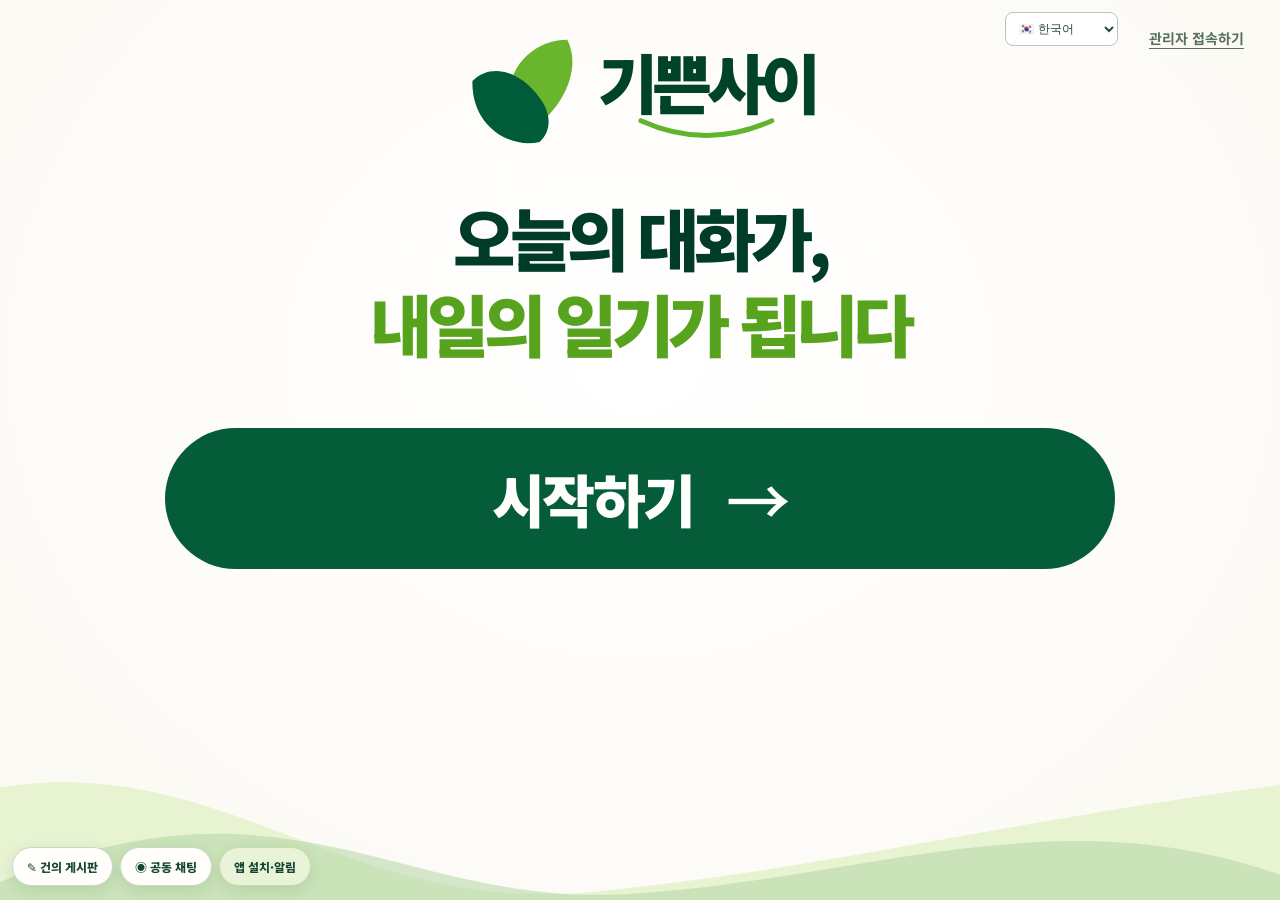
==== commit 537f507a: "Bust language switcher cache for visible LocalizeHub flag icons" ====
--- a/index.html
+++ b/index.html
@@ -24,7 +24,7 @@
   <script defer src="./operations.cycle07.js?v=20261101-unified03"></script>
   <script defer src="./family-demo.cycle07.js?v=20261104-sms-direct02"></script>
   <script defer src="./receiver-bridge.js?v=20261103-home-sip01"></script>
-  <script defer src="./raj-localizehub.js?v=20261120-p49-01"></script>
+  <script defer src="./raj-localizehub.js?v=20261120-p49-02"></script>
   <script defer src="./dev-community.js?v=20261120-clipboard-02"></script>
   <script defer src="./raj-app-setup.js?v=20261120-01"></script>
 <style id="raj-locked-opening" data-version="20261101-brand-lock02">
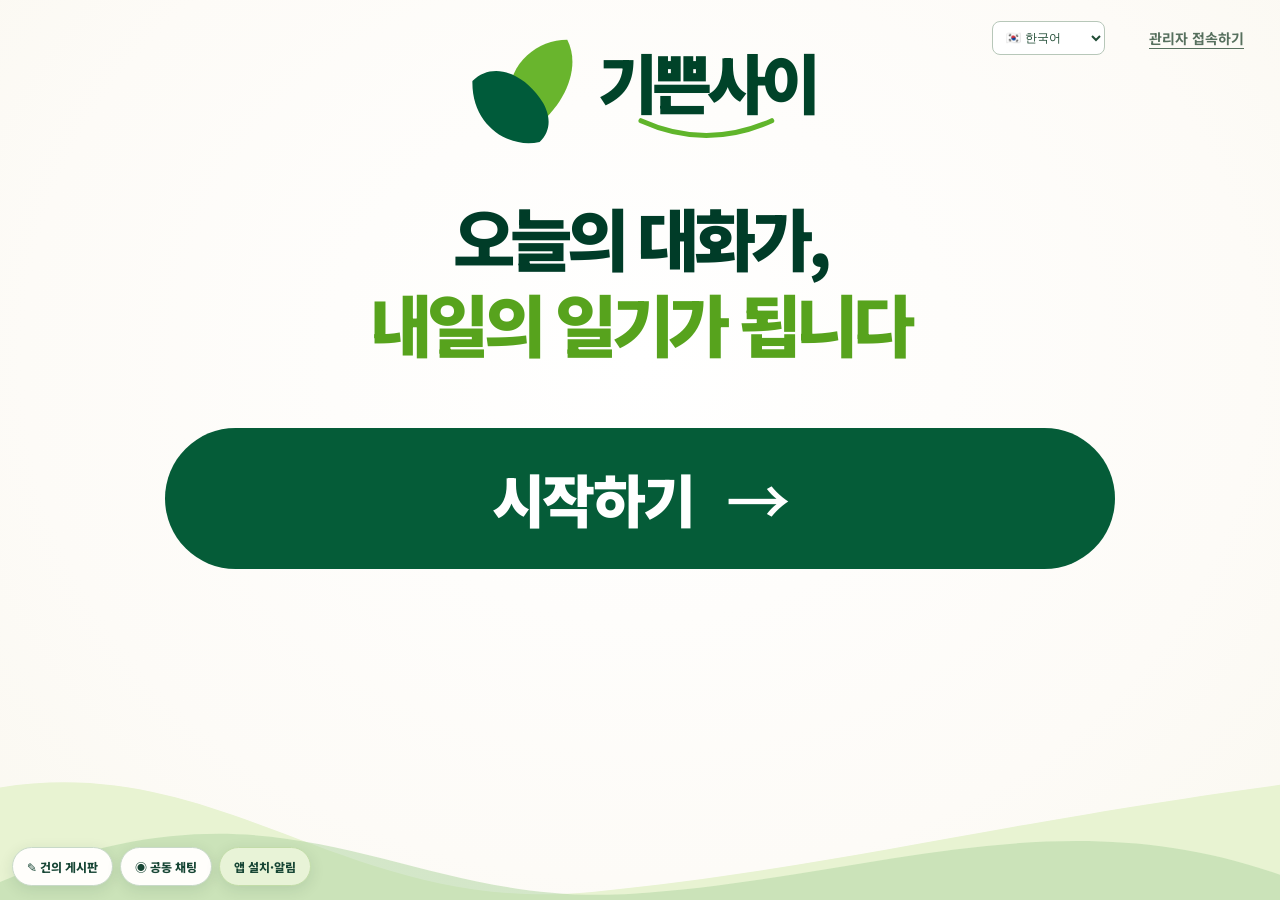
==== commit 3158e502: "Bust cached language UI so responsive mobile/PWA header loads immediately" ====
--- a/index.html
+++ b/index.html
@@ -24,9 +24,9 @@
   <script defer src="./operations.cycle07.js?v=20261101-unified03"></script>
   <script defer src="./family-demo.cycle07.js?v=20261104-sms-direct02"></script>
   <script defer src="./receiver-bridge.js?v=20261103-home-sip01"></script>
-  <script defer src="./raj-localizehub.js?v=20261120-p49-02"></script>
+  <script defer src="./raj-localizehub.js?v=20261120-p49-04"></script>
   <script defer src="./dev-community.js?v=20261120-clipboard-02"></script>
-  <script defer src="./raj-app-setup.js?v=20261120-01"></script>
+  <script defer src="./raj-app-setup.js?v=20261120-02"></script>
 <style id="raj-locked-opening" data-version="20261101-brand-lock02">
 /* LOCK: approved opening; scoped to opening only; unaffected by stale CSS asset caches. */
 .page.family-opening-mode{min-height:100svh;background:#fdfbf7!important}
